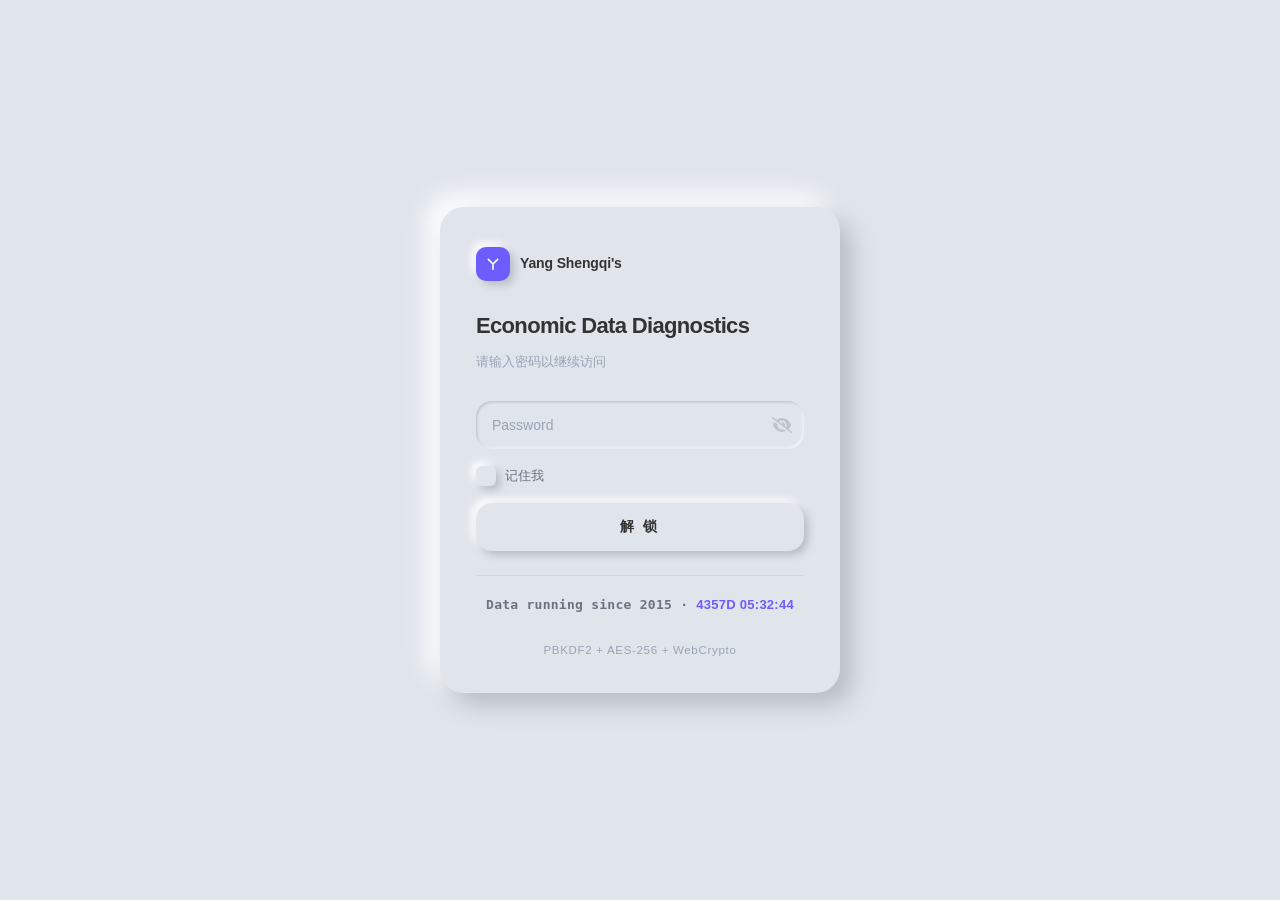
==== index.html @ 9d8adac1 "Add files via upload" ====
<!DOCTYPE html>
<html lang="zh-CN">
<head>
    <meta charset="utf-8" />
    <meta name="robots" content="noindex, nofollow, nosnippet, noarchive">
    <title>Yang Shengqi's</title>
    <link rel="icon" href="images/favicon.ico">
    <meta name="viewport" content="width=device-width, initial-scale=1" />

    <meta http-equiv="cache-control" content="no-cache, no-store, must-revalidate" />
    <meta http-equiv="expires" content="0" />
    <meta http-equiv="pragma" content="no-cache" />

    <style>
        /* ============================================================
         * 新拟物 · 全局变量
         * ============================================================ */
        :root{
            --bg:#e0e5ec;
            --shadow-dark:#b8bcc2;
            --shadow-light:#ffffff;

            --accent:#6d5dfc;
            --accent-2:#35c7b3;
            --accent-3:#f0a44a;

            --text:#333333;
            --text-2:#6b7280;
            --text-3:#9aa3b5;

            --sh-out-xs:2px 2px 4px var(--shadow-dark),-2px -2px 4px var(--shadow-light);
            --sh-out-sm:4px 4px 8px var(--shadow-dark),-4px -4px 8px var(--shadow-light);
            --sh-out:8px 8px 16px var(--shadow-dark),-8px -8px 16px var(--shadow-light);
            --sh-out-lg:12px 12px 24px var(--shadow-dark),-12px -12px 24px var(--shadow-light);
            --sh-hover:2px 2px 4px var(--shadow-dark),-2px -2px 4px var(--shadow-light);
            --sh-in-xs:inset 1px 1px 3px var(--shadow-dark),inset -1px -1px 3px var(--shadow-light);
            --sh-in-sm:inset 3px 3px 6px var(--shadow-dark),inset -3px -3px 6px var(--shadow-light);
            --sh-in:inset 6px 6px 12px var(--shadow-dark),inset -6px -6px 12px var(--shadow-light);

            --r-sm:12px;
            --r-md:16px;
            --r-lg:24px;
            --r-full:999px;

            --t:300ms ease-in-out;

            --font:"Microsoft YaHei","PingFang SC","Hiragino Sans GB",
                   "Segoe UI",Roboto,Helvetica,Arial,
                   "Noto Sans SC","Source Han Sans SC",sans-serif;
            --font-mono:ui-monospace,SFMono-Regular,"SF Mono",
                        Menlo,Consolas,monospace;
        }

        /* ============================================================
         * 重置
         * ============================================================ */
        *,*::before,*::after{ box-sizing:border-box; font-family:var(--font); }
        html,body{ height:100%; margin:0; padding:0; }

        body{
            background:var(--bg);
            color:var(--text);
            font-size:14px;
            line-height:1.7;
            -webkit-font-smoothing:antialiased;
            -moz-osx-font-smoothing:grayscale;
            overflow:hidden;
        }

        /* ============================================================
         * 工具类（脚本依赖，不可删）
         * ============================================================ */
        .hidden{ display:none !important; }

        /* ============================================================
         * 加载屏
         * ============================================================ */
        #staticrypt_loading{
            position:fixed;
            inset:0;
            z-index:100;
            display:grid;
            place-items:center;
            background:var(--bg);
        }
        .spinner{
            width:38px;height:38px;border-radius:50%;
            border:3px solid transparent;
            box-shadow:var(--sh-out-sm);
            background:var(--bg);
            position:relative;
            animation:spin .9s linear infinite;
        }
        .spinner::after{
            content:"";
            position:absolute;
            inset:6px;
            border-radius:50%;
            border:3px solid transparent;
            border-top-color:var(--accent);
            animation:spin .9s linear infinite reverse;
        }
        @keyframes spin{ to{ transform:rotate(360deg); } }

        /* ============================================================
         * 内容容器
         * ============================================================ */
        #staticrypt_content{
            position:relative;
            z-index:1;
            min-height:100%;
            display:grid;
            place-items:center;
            padding:24px;
            animation:fadeUp .6s var(--t) both;
        }
        @keyframes fadeUp{
            from{ opacity:0; transform:translateY(16px); }
            to  { opacity:1; transform:translateY(0); }
        }

        /* ============================================================
         * 登录卡片（新拟物：凸起）
         * ============================================================ */
        .card{
            position:relative;
            width:min(400px,100%);
            padding:40px 36px 32px;
            border-radius:var(--r-lg);
            background:var(--bg);
            box-shadow:var(--sh-out-lg);
        }

        /* ---------- 品牌 ---------- */
        .brand{
            display:flex;
            align-items:center;
            gap:10px;
            margin-bottom:26px;
        }
        .brand .mark{
            width:34px;height:34px;
            border-radius:10px;
            flex:0 0 auto;
            display:grid;
            place-items:center;
            color:#fff;
            font-size:16px;
            font-weight:800;
            line-height:1;
            padding-bottom:1px;
            background:var(--accent);
            box-shadow:var(--sh-out-sm);
        }
        .brand .name{
            font-size:14px;
            font-weight:700;
            letter-spacing:-.01em;
            color:var(--text);
        }

        /* ---------- 标题 ---------- */
        .title{
            position:relative;
            margin:0 0 6px;
            font-size:22px;
            font-weight:800;
            letter-spacing:-.03em;
            color:var(--text);
        }
        .sub{
            margin:0 0 28px;
            font-size:13px;
            color:var(--text-3);
        }

        /* ============================================================
         * 表单
         * ============================================================ */
        .form{ display:flex; flex-direction:column; gap:14px; }

        /* 凹陷输入框 */
        .pwd{
            position:relative;
            border-radius:var(--r-md);
            background:var(--bg);
            box-shadow:var(--sh-in);
            transition:box-shadow var(--t);
        }
        .pwd:focus-within{
            box-shadow:var(--sh-in-xs);
        }
        .pwd input{
            width:100%;
            height:48px;
            padding:0 48px 0 16px;
            border:0;
            outline:0;
            background:transparent;
            color:var(--text);
            font-size:14px;
            font-family:inherit;
            letter-spacing:.02em;
        }
        .pwd input::placeholder{
            color:var(--text-3);
            letter-spacing:0;
        }

        .staticrypt-toggle-password-visibility{
            position:absolute;
            top:50%;
            right:12px;
            width:20px;height:20px;
            padding:0;margin:0;
            transform:translateY(-50%);
            cursor:pointer;
            opacity:.45;
            transition:opacity var(--t),transform var(--t);
            user-select:none;
            /* 让 base64 里的黑色 SVG 变浅灰 */
            filter:invert(60%) sepia(8%) saturate(400%) hue-rotate(180deg);
        }
        .staticrypt-toggle-password-visibility:hover{
            opacity:1;
            transform:translateY(-50%) scale(1.08);
        }
        .staticrypt-toggle-password-visibility:focus-visible{
            opacity:1;
            outline:2px solid var(--accent);
            outline-offset:2px;
            border-radius:4px;
        }

        /* ---------- 记住我 ---------- */
        .remember{
            display:flex;
            align-items:center;
            gap:9px;
            font-size:13px;
            color:var(--text-2);
            cursor:pointer;
            user-select:none;
            padding:2px 0;
        }
        .remember input[type="checkbox"]{
            appearance:none;
            -webkit-appearance:none;
            width:20px;height:20px;
            margin:0;
            flex:0 0 auto;
            border-radius:6px;
            background:var(--bg);
            box-shadow:var(--sh-out-sm);
            cursor:pointer;
            position:relative;
            transition:box-shadow var(--t);
        }
        .remember input[type="checkbox"]:hover{
            box-shadow:var(--sh-hover);
        }
        .remember input[type="checkbox"]:checked{
            box-shadow:var(--sh-in-sm);
        }
        .remember input[type="checkbox"]:checked::after{
            content:"";
            position:absolute;
            left:6px;top:2px;
            width:6px;height:11px;
            border:solid var(--accent);
            border-width:0 2px 2px 0;
            transform:rotate(45deg);
        }

        /* ---------- 提交按钮（新拟物：凸起 → hover 缩小 → active 凹陷） ---------- */
        .submit{
            position:relative;
            height:48px;
            border:0;
            border-radius:var(--r-md);
            background:var(--bg);
            color:var(--text);
            font-family:inherit;
            font-size:14px;
            font-weight:650;
            letter-spacing:.18em;
            cursor:pointer;
            box-shadow:var(--sh-out-sm);
            transition:box-shadow var(--t),color var(--t);
        }
        .submit:hover{
            color:var(--accent);
            box-shadow:var(--sh-hover);
        }
        .submit:active{
            box-shadow:var(--sh-in-sm);
        }
        .submit:focus-visible{
            outline:2px solid var(--accent);
            outline-offset:3px;
        }
        .submit span{ position:relative; z-index:1; }

        /* ============================================================
         * 页脚 + 运行时长
         * ============================================================ */
        .foot{
            margin-top:24px;
            padding-top:18px;
            border-top:1px solid rgba(184,188,194,.35);
            text-align:center;
            font-size:11.5px;
            letter-spacing:.06em;
            color:var(--text-3);
        }
        .foot .timer{
            display:block;
            margin-bottom:6px;
            font-family:var(--font-mono);
            font-size:13px;
            font-weight:700;
            letter-spacing:.02em;
            color:var(--text-2);
        }
        .foot .timer #display{
            color:var(--accent);
            font-variant-numeric:tabular-nums;
        }

        /* ============================================================
         * 响应式
         * ============================================================ */
        @media (max-width:480px){
            #staticrypt_content{ padding:16px; }
            .card{ padding:32px 24px 26px; }
            .title{ font-size:20px; }
        }

        /* ============================================================
         * 无障碍：减少动效
         * ============================================================ */
        @media (prefers-reduced-motion: reduce){
            *,*::before,*::after{
                animation-duration:.01ms !important;
                transition-duration:.01ms !important;
            }
        }
    </style>
</head>

<body>

    <!-- 加载屏（id 不可改） -->
    <div id="staticrypt_loading">
        <div class="spinner"></div>
    </div>

    <!-- 表单容器（id 不可改） -->
    <div id="staticrypt_content" class="hidden">
        <main class="card">

            <div class="brand">
                <span class="mark">
                  <svg viewBox="0 0 24 24" width="16" height="16"
                       fill="none" stroke="#fff" stroke-width="2.4"
                       stroke-linecap="round" stroke-linejoin="round">
                    <path d="M5 5 L12 12 L19 5 M12 12 L12 20"/>
                  </svg>
                </span>
                <span class="name">Yang Shengqi's</span>
            </div>

            <h1 class="title">Economic Data Diagnostics</h1>
            <p class="sub">请输入密码以继续访问</p>

            <form id="staticrypt-form" action="#" method="post" class="form">

                <div class="pwd">
                    <input
                        id="staticrypt-password"
                        type="password"
                        name="password"
                        placeholder="Password"
                        autofocus
                    />
                    <img
                        class="staticrypt-toggle-password-visibility"
                        tabindex="0"
                        role="button"
                        alt="显示密码"
                        aria-label="显示密码"
                        title="显示密码"
                        onkeydown="if(event.key==='Enter'||event.key===' '){event.preventDefault();this.click();}"
                        src="[data-uri]"
                    />
                </div>

                <label id="staticrypt-remember-label" class="remember hidden">
                    <input id="staticrypt-remember" type="checkbox" name="remember" />
                    <span>记住我</span>
                </label>

                <button type="submit" class="submit">
                    <span>解 锁</span>
                </button>

            </form>

            <div class="foot">
                <span class="timer">
                    Data running since 2015 · <span id="display">--</span>
                </span>
                <br>
                PBKDF2 + AES-256 + WebCrypto
            </div>

        </main>
    </div>


    <!-- 加密JS开始 -->
        <script>
            // these variables will be filled when generating the file - the template format is 'variable_name'
            const staticryptInitiator = 
            ((function(){
  const exports = {};
  const cryptoEngine = ((function(){
  const exports = {};
  const { subtle } = crypto;

const IV_BITS = 16 * 8;
const HEX_BITS = 4;
const ENCRYPTION_ALGO = "AES-CBC";

/**
 * Translates between utf8 encoded hexadecimal strings
 * and Uint8Array bytes.
 */
const HexEncoder = {
    /**
     * hex string -> bytes
     * @param {string} hexString
     * @returns {Uint8Array}
     */
    parse: function (hexString) {
        if (hexString.length % 2 !== 0) throw "Invalid hexString";
        const arrayBuffer = new Uint8Array(hexString.length / 2);

        for (let i = 0; i < hexString.length; i += 2) {
            const byteValue = parseInt(hexString.substring(i, i + 2), 16);
            if (isNaN(byteValue)) {
                throw "Invalid hexString";
            }
            arrayBuffer[i / 2] = byteValue;
        }
        return arrayBuffer;
    },

    /**
     * bytes -> hex string
     * @param {Uint8Array} bytes
     * @returns {string}
     */
    stringify: function (bytes) {
        const hexBytes = [];

        for (let i = 0; i < bytes.length; ++i) {
            let byteString = bytes[i].toString(16);
            if (byteString.length < 2) {
                byteString = "0" + byteString;
            }
            hexBytes.push(byteString);
        }
        return hexBytes.join("");
    },
};

/**
 * Translates between utf8 strings and Uint8Array bytes.
 */
const UTF8Encoder = {
    parse: function (str) {
        return new TextEncoder().encode(str);
    },

    stringify: function (bytes) {
        return new TextDecoder().decode(bytes);
    },
};

/**
 * Salt and encrypt a msg with a password.
 */
async function encrypt(msg, hashedPassword) {
    // Must be 16 bytes, unpredictable, and preferably cryptographically random. However, it need not be secret.
    // https://developer.mozilla.org/en-US/docs/Web/API/SubtleCrypto/encrypt#parameters
    const iv = crypto.getRandomValues(new Uint8Array(IV_BITS / 8));

    const key = await subtle.importKey("raw", HexEncoder.parse(hashedPassword), ENCRYPTION_ALGO, false, ["encrypt"]);

    const encrypted = await subtle.encrypt(
        {
            name: ENCRYPTION_ALGO,
            iv: iv,
        },
        key,
        UTF8Encoder.parse(msg)
    );

    // iv will be 32 hex characters, we prepend it to the ciphertext for use in decryption
    return HexEncoder.stringify(iv) + HexEncoder.stringify(new Uint8Array(encrypted));
}
exports.encrypt = encrypt;

/**
 * Decrypt a salted msg using a password.
 *
 * @param {string} encryptedMsg
 * @param {string} hashedPassword
 * @returns {Promise<string>}
 */
async function decrypt(encryptedMsg, hashedPassword) {
    const ivLength = IV_BITS / HEX_BITS;
    const iv = HexEncoder.parse(encryptedMsg.substring(0, ivLength));
    const encrypted = encryptedMsg.substring(ivLength);

    const key = await subtle.importKey("raw", HexEncoder.parse(hashedPassword), ENCRYPTION_ALGO, false, ["decrypt"]);

    const outBuffer = await subtle.decrypt(
        {
            name: ENCRYPTION_ALGO,
            iv: iv,
        },
        key,
        HexEncoder.parse(encrypted)
    );

    return UTF8Encoder.stringify(new Uint8Array(outBuffer));
}
exports.decrypt = decrypt;

/**
 * Salt and hash the password so it can be stored in localStorage without opening a password reuse vulnerability.
 *
 * @param {string} password
 * @param {string} salt
 * @returns {Promise<string>}
 */
async function hashPassword(password, salt) {
    // we hash the password in multiple steps, each adding more iterations. This is because we used to allow less
    // iterations, so for backward compatibility reasons, we need to support going from that to more iterations.
    let hashedPassword = await hashLegacyRound(password, salt);

    hashedPassword = await hashSecondRound(hashedPassword, salt);

    return hashThirdRound(hashedPassword, salt);
}
exports.hashPassword = hashPassword;

/**
 * This hashes the password with 1k iterations. This is a low number, we need this function to support backwards
 * compatibility.
 *
 * @param {string} password
 * @param {string} salt
 * @returns {Promise<string>}
 */
function hashLegacyRound(password, salt) {
    return pbkdf2(password, salt, 1000, "SHA-1");
}
exports.hashLegacyRound = hashLegacyRound;

/**
 * Add a second round of iterations. This is because we used to use 1k, so for backwards compatibility with
 * remember-me/autodecrypt links, we need to support going from that to more iterations.
 *
 * @param hashedPassword
 * @param salt
 * @returns {Promise<string>}
 */
function hashSecondRound(hashedPassword, salt) {
    return pbkdf2(hashedPassword, salt, 14000, "SHA-256");
}
exports.hashSecondRound = hashSecondRound;

/**
 * Add a third round of iterations to bring total number to 600k. This is because we used to use 1k, then 15k, so for
 * backwards compatibility with remember-me/autodecrypt links, we need to support going from that to more iterations.
 *
 * @param hashedPassword
 * @param salt
 * @returns {Promise<string>}
 */
function hashThirdRound(hashedPassword, salt) {
    return pbkdf2(hashedPassword, salt, 585000, "SHA-256");
}
exports.hashThirdRound = hashThirdRound;

/**
 * Salt and hash the password so it can be stored in localStorage without opening a password reuse vulnerability.
 *
 * @param {string} password
 * @param {string} salt
 * @param {int} iterations
 * @param {string} hashAlgorithm
 * @returns {Promise<string>}
 */
async function pbkdf2(password, salt, iterations, hashAlgorithm) {
    const key = await subtle.importKey("raw", UTF8Encoder.parse(password), "PBKDF2", false, ["deriveBits"]);

    const keyBytes = await subtle.deriveBits(
        {
            name: "PBKDF2",
            hash: hashAlgorithm,
            iterations,
            salt: UTF8Encoder.parse(salt),
        },
        key,
        256
    );

    return HexEncoder.stringify(new Uint8Array(keyBytes));
}

function generateRandomSalt() {
    const bytes = crypto.getRandomValues(new Uint8Array(128 / 8));

    return HexEncoder.stringify(new Uint8Array(bytes));
}
exports.generateRandomSalt = generateRandomSalt;

async function signMessage(hashedPassword, message) {
    const key = await subtle.importKey(
        "raw",
        HexEncoder.parse(hashedPassword),
        {
            name: "HMAC",
            hash: "SHA-256",
        },
        false,
        ["sign"]
    );
    const signature = await subtle.sign("HMAC", key, UTF8Encoder.parse(message));

    return HexEncoder.stringify(new Uint8Array(signature));
}
exports.signMessage = signMessage;

function getRandomAlphanum() {
    const possibleCharacters = "abcdefghijklmnopqrstuvwxyzABCDEFGHIJKLMNOPQRSTUVWXYZ0123456789";

    let byteArray;
    let parsedInt;

    // Keep generating new random bytes until we get a value that falls
    // within a range that can be evenly divided by possibleCharacters.length
    do {
        byteArray = crypto.getRandomValues(new Uint8Array(1));
        // extract the lowest byte to get an int from 0 to 255 (probably unnecessary, since we're only generating 1 byte)
        parsedInt = byteArray[0] & 0xff;
    } while (parsedInt >= 256 - (256 % possibleCharacters.length));

    // Take the modulo of the parsed integer to get a random number between 0 and totalLength - 1
    const randomIndex = parsedInt % possibleCharacters.length;

    return possibleCharacters[randomIndex];
}

/**
 * Generate a random string of a given length.
 *
 * @param {int} length
 * @returns {string}
 */
function generateRandomString(length) {
    let randomString = "";

    for (let i = 0; i < length; i++) {
        randomString += getRandomAlphanum();
    }

    return randomString;
}
exports.generateRandomString = generateRandomString;

  return exports;
})());
const codec = ((function(){
  const exports = {};
  /**
 * Initialize the codec with the provided cryptoEngine - this return functions to encode and decode messages.
 *
 * @param cryptoEngine - the engine to use for encryption / decryption
 */
function init(cryptoEngine) {
    const exports = {};

    /**
     * Top-level function for encoding a message.
     * Includes password hashing, encryption, and signing.
     *
     * @param {string} msg
     * @param {string} password
     * @param {string} salt
     *
     * @returns {string} The encoded text
     */
    async function encode(msg, password, salt) {
        const hashedPassword = await cryptoEngine.hashPassword(password, salt);

        const encrypted = await cryptoEngine.encrypt(msg, hashedPassword);

        // we use the hashed password in the HMAC because this is effectively what will be used a password (so we can store
        // it in localStorage safely, we don't use the clear text password)
        const hmac = await cryptoEngine.signMessage(hashedPassword, encrypted);

        return hmac + encrypted;
    }
    exports.encode = encode;

    /**
     * Encode using a password that has already been hashed. This is useful to encode multiple messages in a row, that way
     * we don't need to hash the password multiple times.
     *
     * @param {string} msg
     * @param {string} hashedPassword
     *
     * @returns {string} The encoded text
     */
    async function encodeWithHashedPassword(msg, hashedPassword) {
        const encrypted = await cryptoEngine.encrypt(msg, hashedPassword);

        // we use the hashed password in the HMAC because this is effectively what will be used a password (so we can store
        // it in localStorage safely, we don't use the clear text password)
        const hmac = await cryptoEngine.signMessage(hashedPassword, encrypted);

        return hmac + encrypted;
    }
    exports.encodeWithHashedPassword = encodeWithHashedPassword;

    /**
     * Top-level function for decoding a message.
     * Includes signature check and decryption.
     *
     * @param {string} signedMsg
     * @param {string} hashedPassword
     * @param {string} salt
     * @param {int} backwardCompatibleAttempt
     * @param {string} originalPassword
     *
     * @returns {Object} {success: true, decoded: string} | {success: false, message: string}
     */
    async function decode(signedMsg, hashedPassword, salt, backwardCompatibleAttempt = 0, originalPassword = "") {
        const encryptedHMAC = signedMsg.substring(0, 64);
        const encryptedMsg = signedMsg.substring(64);
        const decryptedHMAC = await cryptoEngine.signMessage(hashedPassword, encryptedMsg);

        if (decryptedHMAC !== encryptedHMAC) {
            // we have been raising the number of iterations in the hashing algorithm multiple times, so to support the old
            // remember-me/autodecrypt links we need to try bringing the old hashes up to speed.
            originalPassword = originalPassword || hashedPassword;
            if (backwardCompatibleAttempt === 0) {
                const updatedHashedPassword = await cryptoEngine.hashThirdRound(originalPassword, salt);

                return decode(signedMsg, updatedHashedPassword, salt, backwardCompatibleAttempt + 1, originalPassword);
            }
            if (backwardCompatibleAttempt === 1) {
                let updatedHashedPassword = await cryptoEngine.hashSecondRound(originalPassword, salt);
                updatedHashedPassword = await cryptoEngine.hashThirdRound(updatedHashedPassword, salt);

                return decode(signedMsg, updatedHashedPassword, salt, backwardCompatibleAttempt + 1, originalPassword);
            }

            return { success: false, message: "Signature mismatch" };
        }

        return {
            success: true,
            decoded: await cryptoEngine.decrypt(encryptedMsg, hashedPassword),
        };
    }
    exports.decode = decode;

    return exports;
}
exports.init = init;

  return exports;
})());
const decode = codec.init(cryptoEngine).decode;

/**
 * Initialize the staticrypt module, that exposes functions callbable by the password_template.
 *
 * @param {{
 *  staticryptEncryptedMsgUniqueVariableName: string,
 *  isRememberEnabled: boolean,
 *  rememberDurationInDays: number,
 *  staticryptSaltUniqueVariableName: string,
 * }} staticryptConfig - object of data that is stored on the password_template at encryption time.
 *
 * @param {{
 *  rememberExpirationKey: string,
 *  rememberPassphraseKey: string,
 *  replaceHtmlCallback: function,
 *  clearLocalStorageCallback: function,
 * }} templateConfig - object of data that can be configured by a custom password_template.
 */
function init(staticryptConfig, templateConfig) {
    const exports = {};

    /**
     * Decrypt our encrypted page, replace the whole HTML.
     *
     * @param {string} hashedPassword
     * @returns {Promise<boolean>}
     */
    async function decryptAndReplaceHtml(hashedPassword) {
        const { staticryptEncryptedMsgUniqueVariableName, staticryptSaltUniqueVariableName } = staticryptConfig;
        const { replaceHtmlCallback } = templateConfig;

        const result = await decode(
            staticryptEncryptedMsgUniqueVariableName,
            hashedPassword,
            staticryptSaltUniqueVariableName
        );
        if (!result.success) {
            return false;
        }
        const plainHTML = result.decoded;

        // if the user configured a callback call it, otherwise just replace the whole HTML
        if (typeof replaceHtmlCallback === "function") {
            replaceHtmlCallback(plainHTML);
        } else {
            document.write(plainHTML);
            document.close();
        }

        return true;
    }

    /**
     * Attempt to decrypt the page and replace the whole HTML.
     *
     * @param {string} password
     * @param {boolean} isRememberChecked
     *
     * @returns {Promise<{isSuccessful: boolean, hashedPassword?: string}>} - we return an object, so that if we want to
     *   expose more information in the future we can do it without breaking the password_template
     */
    async function handleDecryptionOfPage(password, isRememberChecked) {
        const { staticryptSaltUniqueVariableName } = staticryptConfig;

        // decrypt and replace the whole page
        const hashedPassword = await cryptoEngine.hashPassword(password, staticryptSaltUniqueVariableName);
        return handleDecryptionOfPageFromHash(hashedPassword, isRememberChecked);
    }
    exports.handleDecryptionOfPage = handleDecryptionOfPage;

    async function handleDecryptionOfPageFromHash(hashedPassword, isRememberChecked) {
        const { isRememberEnabled, rememberDurationInDays } = staticryptConfig;
        const { rememberExpirationKey, rememberPassphraseKey } = templateConfig;

        const isDecryptionSuccessful = await decryptAndReplaceHtml(hashedPassword);

        if (!isDecryptionSuccessful) {
            return {
                isSuccessful: false,
                hashedPassword,
            };
        }

        // remember the hashedPassword and set its expiration if necessary
        if (isRememberEnabled && isRememberChecked) {
            window.localStorage.setItem(rememberPassphraseKey, hashedPassword);

            // set the expiration if the duration isn't 0 (meaning no expiration)
            if (rememberDurationInDays > 0) {
                window.localStorage.setItem(
                    rememberExpirationKey,
                    (new Date().getTime() + rememberDurationInDays * 24 * 60 * 60 * 1000).toString()
                );
            }
        }

        return {
            isSuccessful: true,
            hashedPassword,
        };
    }
    exports.handleDecryptionOfPageFromHash = handleDecryptionOfPageFromHash;

    /**
     * Clear localstorage from staticrypt related values
     */
    function clearLocalStorage() {
        const { clearLocalStorageCallback, rememberExpirationKey, rememberPassphraseKey } = templateConfig;

        if (typeof clearLocalStorageCallback === "function") {
            clearLocalStorageCallback();
        } else {
            localStorage.removeItem(rememberPassphraseKey);
            localStorage.removeItem(rememberExpirationKey);
        }
    }

    async function handleDecryptOnLoad() {
        let isSuccessful = await decryptOnLoadFromUrl();

        if (!isSuccessful) {
            isSuccessful = await decryptOnLoadFromRememberMe();
        }

        return { isSuccessful };
    }
    exports.handleDecryptOnLoad = handleDecryptOnLoad;

    /**
     * Clear storage if we are logging out
     *
     * @returns {boolean} - whether we logged out
     */
    function logoutIfNeeded() {
        const logoutKey = "staticrypt_logout";

        // handle logout through query param
        const queryParams = new URLSearchParams(window.location.search);
        if (queryParams.has(logoutKey)) {
            clearLocalStorage();
            return true;
        }

        // handle logout through URL fragment
        const hash = window.location.hash.substring(1);
        if (hash.includes(logoutKey)) {
            clearLocalStorage();
            return true;
        }

        return false;
    }

    /**
     * To be called on load: check if we want to try to decrypt and replace the HTML with the decrypted content, and
     * try to do it if needed.
     *
     * @returns {Promise<boolean>} true if we derypted and replaced the whole page, false otherwise
     */
    async function decryptOnLoadFromRememberMe() {
        const { rememberDurationInDays } = staticryptConfig;
        const { rememberExpirationKey, rememberPassphraseKey } = templateConfig;

        // if we are login out, terminate
        if (logoutIfNeeded()) {
            return false;
        }

        // if there is expiration configured, check if we're not beyond the expiration
        if (rememberDurationInDays && rememberDurationInDays > 0) {
            const expiration = localStorage.getItem(rememberExpirationKey),
                isExpired = expiration && new Date().getTime() > parseInt(expiration);

            if (isExpired) {
                clearLocalStorage();
                return false;
            }
        }

        const hashedPassword = localStorage.getItem(rememberPassphraseKey);

        if (hashedPassword) {
            // try to decrypt
            const isDecryptionSuccessful = await decryptAndReplaceHtml(hashedPassword);

            // if the decryption is unsuccessful the password might be wrong - silently clear the saved data and let
            // the user fill the password form again
            if (!isDecryptionSuccessful) {
                clearLocalStorage();
                return false;
            }

            return true;
        }

        return false;
    }

    async function decryptOnLoadFromUrl() {
        const passwordKey = "staticrypt_pwd";
        const rememberMeKey = "remember_me";

        // try to get the password from the query param (for backward compatibility - we now want to avoid this method,
        // since it sends the hashed password to the server which isn't needed)
        const queryParams = new URLSearchParams(window.location.search);
        const hashedPasswordQuery = queryParams.get(passwordKey);
        const rememberMeQuery = queryParams.get(rememberMeKey);

        const urlFragment = window.location.hash.substring(1);
        // get the password from the url fragment
        const hashedPasswordRegexMatch = urlFragment.match(new RegExp(passwordKey + "=([^&]*)"));
        const hashedPasswordFragment = hashedPasswordRegexMatch ? hashedPasswordRegexMatch[1] : null;
        const rememberMeFragment = urlFragment.includes(rememberMeKey);

        const hashedPassword = hashedPasswordFragment || hashedPasswordQuery;
        const rememberMe = rememberMeFragment || rememberMeQuery;

        if (hashedPassword) {
            return handleDecryptionOfPageFromHash(hashedPassword, rememberMe);
        }

        return false;
    }

    return exports;
}
exports.init = init;

  return exports;
})());
        ;
            const templateError = "template_error",
                templateToggleAltShow = "template_toggle_show",
                templateToggleAltHide = "template_toggle_hide",
                isRememberEnabled = true,
                staticryptConfig = {"staticryptEncryptedMsgUniqueVariableName":"[base64]","isRememberEnabled":true,"rememberDurationInDays":0,"staticryptSaltUniqueVariableName":"4d36e90256bd518dbb708d35f6f8b6fd"};

            // you can edit these values to customize some of the behavior of StatiCrypt
            const templateConfig = {
                rememberExpirationKey: "staticrypt_expiration",
                rememberPassphraseKey: "staticrypt_passphrase",
                replaceHtmlCallback: null,
                clearLocalStorageCallback: null,
            };

            // init the staticrypt engine
            const staticrypt = staticryptInitiator.init(staticryptConfig, templateConfig);

            // try to automatically decrypt on load if there is a saved password
            window.onload = async function () {
                const { isSuccessful } = await staticrypt.handleDecryptOnLoad();

                // if we didn't decrypt anything on load, show the password prompt. Otherwise the content has already been
                // replaced, no need to do anything
                if (!isSuccessful) {
                    // hide loading screen
                    document.getElementById("staticrypt_loading").classList.add("hidden");
                    document.getElementById("staticrypt_content").classList.remove("hidden");
                    document.getElementById("staticrypt-password").focus();

                    // show the remember me checkbox
                    if (isRememberEnabled) {
                        document.getElementById("staticrypt-remember-label").classList.remove("hidden");
                    }
                }
            };

            // toggle password visibility
            const toggleIcon = document.querySelector(".staticrypt-toggle-password-visibility");
            // these two icons are coming from FontAwesome
            const imgSrcEyeClosed =
                "[data-uri]";
            const imgSrcEyeOpened =
                "[data-uri]";
            toggleIcon.addEventListener("click", function () {
                const passwordInput = document.getElementById("staticrypt-password");
                if (passwordInput.type === "password") {
                    passwordInput.type = "text";
                    toggleIcon.src = imgSrcEyeOpened;
                    toggleIcon.alt = templateToggleAltHide;
                    toggleIcon.title = templateToggleAltHide;
                } else {
                    passwordInput.type = "password";
                    toggleIcon.src = imgSrcEyeClosed;
                    toggleIcon.alt = templateToggleAltShow;
                    toggleIcon.title = templateToggleAltShow;
                }
            });

            // handle password form submission
            document.getElementById("staticrypt-form").addEventListener("submit", async function (e) {
                e.preventDefault();

                const password = document.getElementById("staticrypt-password").value,
                    isRememberChecked = document.getElementById("staticrypt-remember").checked;

                const { isSuccessful } = await staticrypt.handleDecryptionOfPage(password, isRememberChecked);

                if (!isSuccessful) {
                    alert(templateError);
                }
            });
        </script>
    <!-- 加密JS结束 -->


    <script>
    /* 运行时长（新拟物模板保留） */
    (function(){
      'use strict';

      var startDate = new Date(2015, 0, 1, 0, 0, 0);  // 2015-01-01
      var display = document.getElementById('display');
      if (!display) return;

      function pad(n){ return String(n).padStart(2, '0'); }

      function format(ms){
        var s = Math.floor(ms / 1000);
        var d = Math.floor(s / 86400);
        var h = Math.floor((s % 86400) / 3600);
        var m = Math.floor((s % 3600) / 60);
        var ss = s % 60;
        return d + 'D ' + pad(h) + ':' + pad(m) + ':' + pad(ss);
      }

      function render(){
        display.textContent = format(Date.now() - startDate.getTime());
      }

      render();
      setInterval(render, 1000);
    })();
    </script>

</body>
</html>
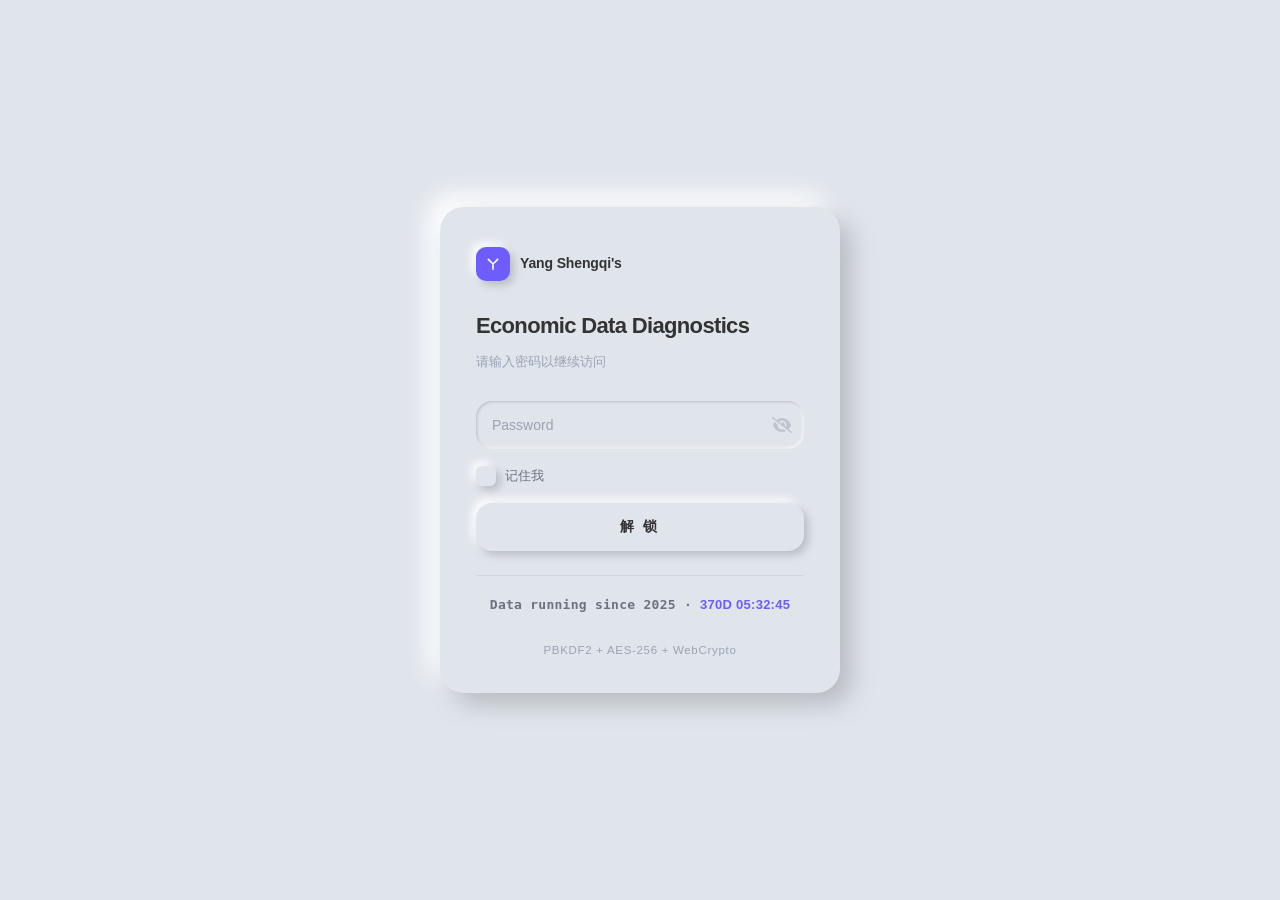
==== commit 9599c210: "Add files via upload" ====
--- a/index.html
+++ b/index.html
@@ -1,1127 +1,1127 @@
-<!DOCTYPE html>
-<html lang="zh-CN">
-<head>
-    <meta charset="utf-8" />
-    <meta name="robots" content="noindex, nofollow, nosnippet, noarchive">
-    <title>Yang Shengqi's</title>
-    <link rel="icon" href="images/favicon.ico">
-    <meta name="viewport" content="width=device-width, initial-scale=1" />
-
-    <meta http-equiv="cache-control" content="no-cache, no-store, must-revalidate" />
-    <meta http-equiv="expires" content="0" />
-    <meta http-equiv="pragma" content="no-cache" />
-
-    <style>
-        /* ============================================================
-         * 新拟物 · 全局变量
-         * ============================================================ */
-        :root{
-            --bg:#e0e5ec;
-            --shadow-dark:#b8bcc2;
-            --shadow-light:#ffffff;
-
-            --accent:#6d5dfc;
-            --accent-2:#35c7b3;
-            --accent-3:#f0a44a;
-
-            --text:#333333;
-            --text-2:#6b7280;
-            --text-3:#9aa3b5;
-
-            --sh-out-xs:2px 2px 4px var(--shadow-dark),-2px -2px 4px var(--shadow-light);
-            --sh-out-sm:4px 4px 8px var(--shadow-dark),-4px -4px 8px var(--shadow-light);
-            --sh-out:8px 8px 16px var(--shadow-dark),-8px -8px 16px var(--shadow-light);
-            --sh-out-lg:12px 12px 24px var(--shadow-dark),-12px -12px 24px var(--shadow-light);
-            --sh-hover:2px 2px 4px var(--shadow-dark),-2px -2px 4px var(--shadow-light);
-            --sh-in-xs:inset 1px 1px 3px var(--shadow-dark),inset -1px -1px 3px var(--shadow-light);
-            --sh-in-sm:inset 3px 3px 6px var(--shadow-dark),inset -3px -3px 6px var(--shadow-light);
-            --sh-in:inset 6px 6px 12px var(--shadow-dark),inset -6px -6px 12px var(--shadow-light);
-
-            --r-sm:12px;
-            --r-md:16px;
-            --r-lg:24px;
-            --r-full:999px;
-
-            --t:300ms ease-in-out;
-
-            --font:"Microsoft YaHei","PingFang SC","Hiragino Sans GB",
-                   "Segoe UI",Roboto,Helvetica,Arial,
-                   "Noto Sans SC","Source Han Sans SC",sans-serif;
-            --font-mono:ui-monospace,SFMono-Regular,"SF Mono",
-                        Menlo,Consolas,monospace;
-        }
-
-        /* ============================================================
-         * 重置
-         * ============================================================ */
-        *,*::before,*::after{ box-sizing:border-box; font-family:var(--font); }
-        html,body{ height:100%; margin:0; padding:0; }
-
-        body{
-            background:var(--bg);
-            color:var(--text);
-            font-size:14px;
-            line-height:1.7;
-            -webkit-font-smoothing:antialiased;
-            -moz-osx-font-smoothing:grayscale;
-            overflow:hidden;
-        }
-
-        /* ============================================================
-         * 工具类（脚本依赖，不可删）
-         * ============================================================ */
-        .hidden{ display:none !important; }
-
-        /* ============================================================
-         * 加载屏
-         * ============================================================ */
-        #staticrypt_loading{
-            position:fixed;
-            inset:0;
-            z-index:100;
-            display:grid;
-            place-items:center;
-            background:var(--bg);
-        }
-        .spinner{
-            width:38px;height:38px;border-radius:50%;
-            border:3px solid transparent;
-            box-shadow:var(--sh-out-sm);
-            background:var(--bg);
-            position:relative;
-            animation:spin .9s linear infinite;
-        }
-        .spinner::after{
-            content:"";
-            position:absolute;
-            inset:6px;
-            border-radius:50%;
-            border:3px solid transparent;
-            border-top-color:var(--accent);
-            animation:spin .9s linear infinite reverse;
-        }
-        @keyframes spin{ to{ transform:rotate(360deg); } }
-
-        /* ============================================================
-         * 内容容器
-         * ============================================================ */
-        #staticrypt_content{
-            position:relative;
-            z-index:1;
-            min-height:100%;
-            display:grid;
-            place-items:center;
-            padding:24px;
-            animation:fadeUp .6s var(--t) both;
-        }
-        @keyframes fadeUp{
-            from{ opacity:0; transform:translateY(16px); }
-            to  { opacity:1; transform:translateY(0); }
-        }
-
-        /* ============================================================
-         * 登录卡片（新拟物：凸起）
-         * ============================================================ */
-        .card{
-            position:relative;
-            width:min(400px,100%);
-            padding:40px 36px 32px;
-            border-radius:var(--r-lg);
-            background:var(--bg);
-            box-shadow:var(--sh-out-lg);
-        }
-
-        /* ---------- 品牌 ---------- */
-        .brand{
-            display:flex;
-            align-items:center;
-            gap:10px;
-            margin-bottom:26px;
-        }
-        .brand .mark{
-            width:34px;height:34px;
-            border-radius:10px;
-            flex:0 0 auto;
-            display:grid;
-            place-items:center;
-            color:#fff;
-            font-size:16px;
-            font-weight:800;
-            line-height:1;
-            padding-bottom:1px;
-            background:var(--accent);
-            box-shadow:var(--sh-out-sm);
-        }
-        .brand .name{
-            font-size:14px;
-            font-weight:700;
-            letter-spacing:-.01em;
-            color:var(--text);
-        }
-
-        /* ---------- 标题 ---------- */
-        .title{
-            position:relative;
-            margin:0 0 6px;
-            font-size:22px;
-            font-weight:800;
-            letter-spacing:-.03em;
-            color:var(--text);
-        }
-        .sub{
-            margin:0 0 28px;
-            font-size:13px;
-            color:var(--text-3);
-        }
-
-        /* ============================================================
-         * 表单
-         * ============================================================ */
-        .form{ display:flex; flex-direction:column; gap:14px; }
-
-        /* 凹陷输入框 */
-        .pwd{
-            position:relative;
-            border-radius:var(--r-md);
-            background:var(--bg);
-            box-shadow:var(--sh-in);
-            transition:box-shadow var(--t);
-        }
-        .pwd:focus-within{
-            box-shadow:var(--sh-in-xs);
-        }
-        .pwd input{
-            width:100%;
-            height:48px;
-            padding:0 48px 0 16px;
-            border:0;
-            outline:0;
-            background:transparent;
-            color:var(--text);
-            font-size:14px;
-            font-family:inherit;
-            letter-spacing:.02em;
-        }
-        .pwd input::placeholder{
-            color:var(--text-3);
-            letter-spacing:0;
-        }
-
-        .staticrypt-toggle-password-visibility{
-            position:absolute;
-            top:50%;
-            right:12px;
-            width:20px;height:20px;
-            padding:0;margin:0;
-            transform:translateY(-50%);
-            cursor:pointer;
-            opacity:.45;
-            transition:opacity var(--t),transform var(--t);
-            user-select:none;
-            /* 让 base64 里的黑色 SVG 变浅灰 */
-            filter:invert(60%) sepia(8%) saturate(400%) hue-rotate(180deg);
-        }
-        .staticrypt-toggle-password-visibility:hover{
-            opacity:1;
-            transform:translateY(-50%) scale(1.08);
-        }
-        .staticrypt-toggle-password-visibility:focus-visible{
-            opacity:1;
-            outline:2px solid var(--accent);
-            outline-offset:2px;
-            border-radius:4px;
-        }
-
-        /* ---------- 记住我 ---------- */
-        .remember{
-            display:flex;
-            align-items:center;
-            gap:9px;
-            font-size:13px;
-            color:var(--text-2);
-            cursor:pointer;
-            user-select:none;
-            padding:2px 0;
-        }
-        .remember input[type="checkbox"]{
-            appearance:none;
-            -webkit-appearance:none;
-            width:20px;height:20px;
-            margin:0;
-            flex:0 0 auto;
-            border-radius:6px;
-            background:var(--bg);
-            box-shadow:var(--sh-out-sm);
-            cursor:pointer;
-            position:relative;
-            transition:box-shadow var(--t);
-        }
-        .remember input[type="checkbox"]:hover{
-            box-shadow:var(--sh-hover);
-        }
-        .remember input[type="checkbox"]:checked{
-            box-shadow:var(--sh-in-sm);
-        }
-        .remember input[type="checkbox"]:checked::after{
-            content:"";
-            position:absolute;
-            left:6px;top:2px;
-            width:6px;height:11px;
-            border:solid var(--accent);
-            border-width:0 2px 2px 0;
-            transform:rotate(45deg);
-        }
-
-        /* ---------- 提交按钮（新拟物：凸起 → hover 缩小 → active 凹陷） ---------- */
-        .submit{
-            position:relative;
-            height:48px;
-            border:0;
-            border-radius:var(--r-md);
-            background:var(--bg);
-            color:var(--text);
-            font-family:inherit;
-            font-size:14px;
-            font-weight:650;
-            letter-spacing:.18em;
-            cursor:pointer;
-            box-shadow:var(--sh-out-sm);
-            transition:box-shadow var(--t),color var(--t);
-        }
-        .submit:hover{
-            color:var(--accent);
-            box-shadow:var(--sh-hover);
-        }
-        .submit:active{
-            box-shadow:var(--sh-in-sm);
-        }
-        .submit:focus-visible{
-            outline:2px solid var(--accent);
-            outline-offset:3px;
-        }
-        .submit span{ position:relative; z-index:1; }
-
-        /* ============================================================
-         * 页脚 + 运行时长
-         * ============================================================ */
-        .foot{
-            margin-top:24px;
-            padding-top:18px;
-            border-top:1px solid rgba(184,188,194,.35);
-            text-align:center;
-            font-size:11.5px;
-            letter-spacing:.06em;
-            color:var(--text-3);
-        }
-        .foot .timer{
-            display:block;
-            margin-bottom:6px;
-            font-family:var(--font-mono);
-            font-size:13px;
-            font-weight:700;
-            letter-spacing:.02em;
-            color:var(--text-2);
-        }
-        .foot .timer #display{
-            color:var(--accent);
-            font-variant-numeric:tabular-nums;
-        }
-
-        /* ============================================================
-         * 响应式
-         * ============================================================ */
-        @media (max-width:480px){
-            #staticrypt_content{ padding:16px; }
-            .card{ padding:32px 24px 26px; }
-            .title{ font-size:20px; }
-        }
-
-        /* ============================================================
-         * 无障碍：减少动效
-         * ============================================================ */
-        @media (prefers-reduced-motion: reduce){
-            *,*::before,*::after{
-                animation-duration:.01ms !important;
-                transition-duration:.01ms !important;
-            }
-        }
-    </style>
-</head>
-
-<body>
-
-    <!-- 加载屏（id 不可改） -->
-    <div id="staticrypt_loading">
-        <div class="spinner"></div>
-    </div>
-
-    <!-- 表单容器（id 不可改） -->
-    <div id="staticrypt_content" class="hidden">
-        <main class="card">
-
-            <div class="brand">
-                <span class="mark">
-                  <svg viewBox="0 0 24 24" width="16" height="16"
-                       fill="none" stroke="#fff" stroke-width="2.4"
-                       stroke-linecap="round" stroke-linejoin="round">
-                    <path d="M5 5 L12 12 L19 5 M12 12 L12 20"/>
-                  </svg>
-                </span>
-                <span class="name">Yang Shengqi's</span>
-            </div>
-
-            <h1 class="title">Economic Data Diagnostics</h1>
-            <p class="sub">请输入密码以继续访问</p>
-
-            <form id="staticrypt-form" action="#" method="post" class="form">
-
-                <div class="pwd">
-                    <input
-                        id="staticrypt-password"
-                        type="password"
-                        name="password"
-                        placeholder="Password"
-                        autofocus
-                    />
-                    <img
-                        class="staticrypt-toggle-password-visibility"
-                        tabindex="0"
-                        role="button"
-                        alt="显示密码"
-                        aria-label="显示密码"
-                        title="显示密码"
-                        onkeydown="if(event.key==='Enter'||event.key===' '){event.preventDefault();this.click();}"
-                        src="[data-uri]"
-                    />
-                </div>
-
-                <label id="staticrypt-remember-label" class="remember hidden">
-                    <input id="staticrypt-remember" type="checkbox" name="remember" />
-                    <span>记住我</span>
-                </label>
-
-                <button type="submit" class="submit">
-                    <span>解 锁</span>
-                </button>
-
-            </form>
-
-            <div class="foot">
-                <span class="timer">
-                    Data running since 2015 · <span id="display">--</span>
-                </span>
-                <br>
-                PBKDF2 + AES-256 + WebCrypto
-            </div>
-
-        </main>
-    </div>
-
-
-    <!-- 加密JS开始 -->
-        <script>
-            // these variables will be filled when generating the file - the template format is 'variable_name'
-            const staticryptInitiator = 
-            ((function(){
-  const exports = {};
-  const cryptoEngine = ((function(){
-  const exports = {};
-  const { subtle } = crypto;
-
-const IV_BITS = 16 * 8;
-const HEX_BITS = 4;
-const ENCRYPTION_ALGO = "AES-CBC";
-
-/**
- * Translates between utf8 encoded hexadecimal strings
- * and Uint8Array bytes.
- */
-const HexEncoder = {
-    /**
-     * hex string -> bytes
-     * @param {string} hexString
-     * @returns {Uint8Array}
-     */
-    parse: function (hexString) {
-        if (hexString.length % 2 !== 0) throw "Invalid hexString";
-        const arrayBuffer = new Uint8Array(hexString.length / 2);
-
-        for (let i = 0; i < hexString.length; i += 2) {
-            const byteValue = parseInt(hexString.substring(i, i + 2), 16);
-            if (isNaN(byteValue)) {
-                throw "Invalid hexString";
-            }
-            arrayBuffer[i / 2] = byteValue;
-        }
-        return arrayBuffer;
-    },
-
-    /**
-     * bytes -> hex string
-     * @param {Uint8Array} bytes
-     * @returns {string}
-     */
-    stringify: function (bytes) {
-        const hexBytes = [];
-
-        for (let i = 0; i < bytes.length; ++i) {
-            let byteString = bytes[i].toString(16);
-            if (byteString.length < 2) {
-                byteString = "0" + byteString;
-            }
-            hexBytes.push(byteString);
-        }
-        return hexBytes.join("");
-    },
-};
-
-/**
- * Translates between utf8 strings and Uint8Array bytes.
- */
-const UTF8Encoder = {
-    parse: function (str) {
-        return new TextEncoder().encode(str);
-    },
-
-    stringify: function (bytes) {
-        return new TextDecoder().decode(bytes);
-    },
-};
-
-/**
- * Salt and encrypt a msg with a password.
- */
-async function encrypt(msg, hashedPassword) {
-    // Must be 16 bytes, unpredictable, and preferably cryptographically random. However, it need not be secret.
-    // https://developer.mozilla.org/en-US/docs/Web/API/SubtleCrypto/encrypt#parameters
-    const iv = crypto.getRandomValues(new Uint8Array(IV_BITS / 8));
-
-    const key = await subtle.importKey("raw", HexEncoder.parse(hashedPassword), ENCRYPTION_ALGO, false, ["encrypt"]);
-
-    const encrypted = await subtle.encrypt(
-        {
-            name: ENCRYPTION_ALGO,
-            iv: iv,
-        },
-        key,
-        UTF8Encoder.parse(msg)
-    );
-
-    // iv will be 32 hex characters, we prepend it to the ciphertext for use in decryption
-    return HexEncoder.stringify(iv) + HexEncoder.stringify(new Uint8Array(encrypted));
-}
-exports.encrypt = encrypt;
-
-/**
- * Decrypt a salted msg using a password.
- *
- * @param {string} encryptedMsg
- * @param {string} hashedPassword
- * @returns {Promise<string>}
- */
-async function decrypt(encryptedMsg, hashedPassword) {
-    const ivLength = IV_BITS / HEX_BITS;
-    const iv = HexEncoder.parse(encryptedMsg.substring(0, ivLength));
-    const encrypted = encryptedMsg.substring(ivLength);
-
-    const key = await subtle.importKey("raw", HexEncoder.parse(hashedPassword), ENCRYPTION_ALGO, false, ["decrypt"]);
-
-    const outBuffer = await subtle.decrypt(
-        {
-            name: ENCRYPTION_ALGO,
-            iv: iv,
-        },
-        key,
-        HexEncoder.parse(encrypted)
-    );
-
-    return UTF8Encoder.stringify(new Uint8Array(outBuffer));
-}
-exports.decrypt = decrypt;
-
-/**
- * Salt and hash the password so it can be stored in localStorage without opening a password reuse vulnerability.
- *
- * @param {string} password
- * @param {string} salt
- * @returns {Promise<string>}
- */
-async function hashPassword(password, salt) {
-    // we hash the password in multiple steps, each adding more iterations. This is because we used to allow less
-    // iterations, so for backward compatibility reasons, we need to support going from that to more iterations.
-    let hashedPassword = await hashLegacyRound(password, salt);
-
-    hashedPassword = await hashSecondRound(hashedPassword, salt);
-
-    return hashThirdRound(hashedPassword, salt);
-}
-exports.hashPassword = hashPassword;
-
-/**
- * This hashes the password with 1k iterations. This is a low number, we need this function to support backwards
- * compatibility.
- *
- * @param {string} password
- * @param {string} salt
- * @returns {Promise<string>}
- */
-function hashLegacyRound(password, salt) {
-    return pbkdf2(password, salt, 1000, "SHA-1");
-}
-exports.hashLegacyRound = hashLegacyRound;
-
-/**
- * Add a second round of iterations. This is because we used to use 1k, so for backwards compatibility with
- * remember-me/autodecrypt links, we need to support going from that to more iterations.
- *
- * @param hashedPassword
- * @param salt
- * @returns {Promise<string>}
- */
-function hashSecondRound(hashedPassword, salt) {
-    return pbkdf2(hashedPassword, salt, 14000, "SHA-256");
-}
-exports.hashSecondRound = hashSecondRound;
-
-/**
- * Add a third round of iterations to bring total number to 600k. This is because we used to use 1k, then 15k, so for
- * backwards compatibility with remember-me/autodecrypt links, we need to support going from that to more iterations.
- *
- * @param hashedPassword
- * @param salt
- * @returns {Promise<string>}
- */
-function hashThirdRound(hashedPassword, salt) {
-    return pbkdf2(hashedPassword, salt, 585000, "SHA-256");
-}
-exports.hashThirdRound = hashThirdRound;
-
-/**
- * Salt and hash the password so it can be stored in localStorage without opening a password reuse vulnerability.
- *
- * @param {string} password
- * @param {string} salt
- * @param {int} iterations
- * @param {string} hashAlgorithm
- * @returns {Promise<string>}
- */
-async function pbkdf2(password, salt, iterations, hashAlgorithm) {
-    const key = await subtle.importKey("raw", UTF8Encoder.parse(password), "PBKDF2", false, ["deriveBits"]);
-
-    const keyBytes = await subtle.deriveBits(
-        {
-            name: "PBKDF2",
-            hash: hashAlgorithm,
-            iterations,
-            salt: UTF8Encoder.parse(salt),
-        },
-        key,
-        256
-    );
-
-    return HexEncoder.stringify(new Uint8Array(keyBytes));
-}
-
-function generateRandomSalt() {
-    const bytes = crypto.getRandomValues(new Uint8Array(128 / 8));
-
-    return HexEncoder.stringify(new Uint8Array(bytes));
-}
-exports.generateRandomSalt = generateRandomSalt;
-
-async function signMessage(hashedPassword, message) {
-    const key = await subtle.importKey(
-        "raw",
-        HexEncoder.parse(hashedPassword),
-        {
-            name: "HMAC",
-            hash: "SHA-256",
-        },
-        false,
-        ["sign"]
-    );
-    const signature = await subtle.sign("HMAC", key, UTF8Encoder.parse(message));
-
-    return HexEncoder.stringify(new Uint8Array(signature));
-}
-exports.signMessage = signMessage;
-
-function getRandomAlphanum() {
-    const possibleCharacters = "abcdefghijklmnopqrstuvwxyzABCDEFGHIJKLMNOPQRSTUVWXYZ0123456789";
-
-    let byteArray;
-    let parsedInt;
-
-    // Keep generating new random bytes until we get a value that falls
-    // within a range that can be evenly divided by possibleCharacters.length
-    do {
-        byteArray = crypto.getRandomValues(new Uint8Array(1));
-        // extract the lowest byte to get an int from 0 to 255 (probably unnecessary, since we're only generating 1 byte)
-        parsedInt = byteArray[0] & 0xff;
-    } while (parsedInt >= 256 - (256 % possibleCharacters.length));
-
-    // Take the modulo of the parsed integer to get a random number between 0 and totalLength - 1
-    const randomIndex = parsedInt % possibleCharacters.length;
-
-    return possibleCharacters[randomIndex];
-}
-
-/**
- * Generate a random string of a given length.
- *
- * @param {int} length
- * @returns {string}
- */
-function generateRandomString(length) {
-    let randomString = "";
-
-    for (let i = 0; i < length; i++) {
-        randomString += getRandomAlphanum();
-    }
-
-    return randomString;
-}
-exports.generateRandomString = generateRandomString;
-
-  return exports;
-})());
-const codec = ((function(){
-  const exports = {};
-  /**
- * Initialize the codec with the provided cryptoEngine - this return functions to encode and decode messages.
- *
- * @param cryptoEngine - the engine to use for encryption / decryption
- */
-function init(cryptoEngine) {
-    const exports = {};
-
-    /**
-     * Top-level function for encoding a message.
-     * Includes password hashing, encryption, and signing.
-     *
-     * @param {string} msg
-     * @param {string} password
-     * @param {string} salt
-     *
-     * @returns {string} The encoded text
-     */
-    async function encode(msg, password, salt) {
-        const hashedPassword = await cryptoEngine.hashPassword(password, salt);
-
-        const encrypted = await cryptoEngine.encrypt(msg, hashedPassword);
-
-        // we use the hashed password in the HMAC because this is effectively what will be used a password (so we can store
-        // it in localStorage safely, we don't use the clear text password)
-        const hmac = await cryptoEngine.signMessage(hashedPassword, encrypted);
-
-        return hmac + encrypted;
-    }
-    exports.encode = encode;
-
-    /**
-     * Encode using a password that has already been hashed. This is useful to encode multiple messages in a row, that way
-     * we don't need to hash the password multiple times.
-     *
-     * @param {string} msg
-     * @param {string} hashedPassword
-     *
-     * @returns {string} The encoded text
-     */
-    async function encodeWithHashedPassword(msg, hashedPassword) {
-        const encrypted = await cryptoEngine.encrypt(msg, hashedPassword);
-
-        // we use the hashed password in the HMAC because this is effectively what will be used a password (so we can store
-        // it in localStorage safely, we don't use the clear text password)
-        const hmac = await cryptoEngine.signMessage(hashedPassword, encrypted);
-
-        return hmac + encrypted;
-    }
-    exports.encodeWithHashedPassword = encodeWithHashedPassword;
-
-    /**
-     * Top-level function for decoding a message.
-     * Includes signature check and decryption.
-     *
-     * @param {string} signedMsg
-     * @param {string} hashedPassword
-     * @param {string} salt
-     * @param {int} backwardCompatibleAttempt
-     * @param {string} originalPassword
-     *
-     * @returns {Object} {success: true, decoded: string} | {success: false, message: string}
-     */
-    async function decode(signedMsg, hashedPassword, salt, backwardCompatibleAttempt = 0, originalPassword = "") {
-        const encryptedHMAC = signedMsg.substring(0, 64);
-        const encryptedMsg = signedMsg.substring(64);
-        const decryptedHMAC = await cryptoEngine.signMessage(hashedPassword, encryptedMsg);
-
-        if (decryptedHMAC !== encryptedHMAC) {
-            // we have been raising the number of iterations in the hashing algorithm multiple times, so to support the old
-            // remember-me/autodecrypt links we need to try bringing the old hashes up to speed.
-            originalPassword = originalPassword || hashedPassword;
-            if (backwardCompatibleAttempt === 0) {
-                const updatedHashedPassword = await cryptoEngine.hashThirdRound(originalPassword, salt);
-
-                return decode(signedMsg, updatedHashedPassword, salt, backwardCompatibleAttempt + 1, originalPassword);
-            }
-            if (backwardCompatibleAttempt === 1) {
-                let updatedHashedPassword = await cryptoEngine.hashSecondRound(originalPassword, salt);
-                updatedHashedPassword = await cryptoEngine.hashThirdRound(updatedHashedPassword, salt);
-
-                return decode(signedMsg, updatedHashedPassword, salt, backwardCompatibleAttempt + 1, originalPassword);
-            }
-
-            return { success: false, message: "Signature mismatch" };
-        }
-
-        return {
-            success: true,
-            decoded: await cryptoEngine.decrypt(encryptedMsg, hashedPassword),
-        };
-    }
-    exports.decode = decode;
-
-    return exports;
-}
-exports.init = init;
-
-  return exports;
-})());
-const decode = codec.init(cryptoEngine).decode;
-
-/**
- * Initialize the staticrypt module, that exposes functions callbable by the password_template.
- *
- * @param {{
- *  staticryptEncryptedMsgUniqueVariableName: string,
- *  isRememberEnabled: boolean,
- *  rememberDurationInDays: number,
- *  staticryptSaltUniqueVariableName: string,
- * }} staticryptConfig - object of data that is stored on the password_template at encryption time.
- *
- * @param {{
- *  rememberExpirationKey: string,
- *  rememberPassphraseKey: string,
- *  replaceHtmlCallback: function,
- *  clearLocalStorageCallback: function,
- * }} templateConfig - object of data that can be configured by a custom password_template.
- */
-function init(staticryptConfig, templateConfig) {
-    const exports = {};
-
-    /**
-     * Decrypt our encrypted page, replace the whole HTML.
-     *
-     * @param {string} hashedPassword
-     * @returns {Promise<boolean>}
-     */
-    async function decryptAndReplaceHtml(hashedPassword) {
-        const { staticryptEncryptedMsgUniqueVariableName, staticryptSaltUniqueVariableName } = staticryptConfig;
-        const { replaceHtmlCallback } = templateConfig;
-
-        const result = await decode(
-            staticryptEncryptedMsgUniqueVariableName,
-            hashedPassword,
-            staticryptSaltUniqueVariableName
-        );
-        if (!result.success) {
-            return false;
-        }
-        const plainHTML = result.decoded;
-
-        // if the user configured a callback call it, otherwise just replace the whole HTML
-        if (typeof replaceHtmlCallback === "function") {
-            replaceHtmlCallback(plainHTML);
-        } else {
-            document.write(plainHTML);
-            document.close();
-        }
-
-        return true;
-    }
-
-    /**
-     * Attempt to decrypt the page and replace the whole HTML.
-     *
-     * @param {string} password
-     * @param {boolean} isRememberChecked
-     *
-     * @returns {Promise<{isSuccessful: boolean, hashedPassword?: string}>} - we return an object, so that if we want to
-     *   expose more information in the future we can do it without breaking the password_template
-     */
-    async function handleDecryptionOfPage(password, isRememberChecked) {
-        const { staticryptSaltUniqueVariableName } = staticryptConfig;
-
-        // decrypt and replace the whole page
-        const hashedPassword = await cryptoEngine.hashPassword(password, staticryptSaltUniqueVariableName);
-        return handleDecryptionOfPageFromHash(hashedPassword, isRememberChecked);
-    }
-    exports.handleDecryptionOfPage = handleDecryptionOfPage;
-
-    async function handleDecryptionOfPageFromHash(hashedPassword, isRememberChecked) {
-        const { isRememberEnabled, rememberDurationInDays } = staticryptConfig;
-        const { rememberExpirationKey, rememberPassphraseKey } = templateConfig;
-
-        const isDecryptionSuccessful = await decryptAndReplaceHtml(hashedPassword);
-
-        if (!isDecryptionSuccessful) {
-            return {
-                isSuccessful: false,
-                hashedPassword,
-            };
-        }
-
-        // remember the hashedPassword and set its expiration if necessary
-        if (isRememberEnabled && isRememberChecked) {
-            window.localStorage.setItem(rememberPassphraseKey, hashedPassword);
-
-            // set the expiration if the duration isn't 0 (meaning no expiration)
-            if (rememberDurationInDays > 0) {
-                window.localStorage.setItem(
-                    rememberExpirationKey,
-                    (new Date().getTime() + rememberDurationInDays * 24 * 60 * 60 * 1000).toString()
-                );
-            }
-        }
-
-        return {
-            isSuccessful: true,
-            hashedPassword,
-        };
-    }
-    exports.handleDecryptionOfPageFromHash = handleDecryptionOfPageFromHash;
-
-    /**
-     * Clear localstorage from staticrypt related values
-     */
-    function clearLocalStorage() {
-        const { clearLocalStorageCallback, rememberExpirationKey, rememberPassphraseKey } = templateConfig;
-
-        if (typeof clearLocalStorageCallback === "function") {
-            clearLocalStorageCallback();
-        } else {
-            localStorage.removeItem(rememberPassphraseKey);
-            localStorage.removeItem(rememberExpirationKey);
-        }
-    }
-
-    async function handleDecryptOnLoad() {
-        let isSuccessful = await decryptOnLoadFromUrl();
-
-        if (!isSuccessful) {
-            isSuccessful = await decryptOnLoadFromRememberMe();
-        }
-
-        return { isSuccessful };
-    }
-    exports.handleDecryptOnLoad = handleDecryptOnLoad;
-
-    /**
-     * Clear storage if we are logging out
-     *
-     * @returns {boolean} - whether we logged out
-     */
-    function logoutIfNeeded() {
-        const logoutKey = "staticrypt_logout";
-
-        // handle logout through query param
-        const queryParams = new URLSearchParams(window.location.search);
-        if (queryParams.has(logoutKey)) {
-            clearLocalStorage();
-            return true;
-        }
-
-        // handle logout through URL fragment
-        const hash = window.location.hash.substring(1);
-        if (hash.includes(logoutKey)) {
-            clearLocalStorage();
-            return true;
-        }
-
-        return false;
-    }
-
-    /**
-     * To be called on load: check if we want to try to decrypt and replace the HTML with the decrypted content, and
-     * try to do it if needed.
-     *
-     * @returns {Promise<boolean>} true if we derypted and replaced the whole page, false otherwise
-     */
-    async function decryptOnLoadFromRememberMe() {
-        const { rememberDurationInDays } = staticryptConfig;
-        const { rememberExpirationKey, rememberPassphraseKey } = templateConfig;
-
-        // if we are login out, terminate
-        if (logoutIfNeeded()) {
-            return false;
-        }
-
-        // if there is expiration configured, check if we're not beyond the expiration
-        if (rememberDurationInDays && rememberDurationInDays > 0) {
-            const expiration = localStorage.getItem(rememberExpirationKey),
-                isExpired = expiration && new Date().getTime() > parseInt(expiration);
-
-            if (isExpired) {
-                clearLocalStorage();
-                return false;
-            }
-        }
-
-        const hashedPassword = localStorage.getItem(rememberPassphraseKey);
-
-        if (hashedPassword) {
-            // try to decrypt
-            const isDecryptionSuccessful = await decryptAndReplaceHtml(hashedPassword);
-
-            // if the decryption is unsuccessful the password might be wrong - silently clear the saved data and let
-            // the user fill the password form again
-            if (!isDecryptionSuccessful) {
-                clearLocalStorage();
-                return false;
-            }
-
-            return true;
-        }
-
-        return false;
-    }
-
-    async function decryptOnLoadFromUrl() {
-        const passwordKey = "staticrypt_pwd";
-        const rememberMeKey = "remember_me";
-
-        // try to get the password from the query param (for backward compatibility - we now want to avoid this method,
-        // since it sends the hashed password to the server which isn't needed)
-        const queryParams = new URLSearchParams(window.location.search);
-        const hashedPasswordQuery = queryParams.get(passwordKey);
-        const rememberMeQuery = queryParams.get(rememberMeKey);
-
-        const urlFragment = window.location.hash.substring(1);
-        // get the password from the url fragment
-        const hashedPasswordRegexMatch = urlFragment.match(new RegExp(passwordKey + "=([^&]*)"));
-        const hashedPasswordFragment = hashedPasswordRegexMatch ? hashedPasswordRegexMatch[1] : null;
-        const rememberMeFragment = urlFragment.includes(rememberMeKey);
-
-        const hashedPassword = hashedPasswordFragment || hashedPasswordQuery;
-        const rememberMe = rememberMeFragment || rememberMeQuery;
-
-        if (hashedPassword) {
-            return handleDecryptionOfPageFromHash(hashedPassword, rememberMe);
-        }
-
-        return false;
-    }
-
-    return exports;
-}
-exports.init = init;
-
-  return exports;
-})());
-        ;
-            const templateError = "template_error",
-                templateToggleAltShow = "template_toggle_show",
-                templateToggleAltHide = "template_toggle_hide",
-                isRememberEnabled = true,
-                staticryptConfig = {"staticryptEncryptedMsgUniqueVariableName":"[base64]","isRememberEnabled":true,"rememberDurationInDays":0,"staticryptSaltUniqueVariableName":"4d36e90256bd518dbb708d35f6f8b6fd"};
-
-            // you can edit these values to customize some of the behavior of StatiCrypt
-            const templateConfig = {
-                rememberExpirationKey: "staticrypt_expiration",
-                rememberPassphraseKey: "staticrypt_passphrase",
-                replaceHtmlCallback: null,
-                clearLocalStorageCallback: null,
-            };
-
-            // init the staticrypt engine
-            const staticrypt = staticryptInitiator.init(staticryptConfig, templateConfig);
-
-            // try to automatically decrypt on load if there is a saved password
-            window.onload = async function () {
-                const { isSuccessful } = await staticrypt.handleDecryptOnLoad();
-
-                // if we didn't decrypt anything on load, show the password prompt. Otherwise the content has already been
-                // replaced, no need to do anything
-                if (!isSuccessful) {
-                    // hide loading screen
-                    document.getElementById("staticrypt_loading").classList.add("hidden");
-                    document.getElementById("staticrypt_content").classList.remove("hidden");
-                    document.getElementById("staticrypt-password").focus();
-
-                    // show the remember me checkbox
-                    if (isRememberEnabled) {
-                        document.getElementById("staticrypt-remember-label").classList.remove("hidden");
-                    }
-                }
-            };
-
-            // toggle password visibility
-            const toggleIcon = document.querySelector(".staticrypt-toggle-password-visibility");
-            // these two icons are coming from FontAwesome
-            const imgSrcEyeClosed =
-                "[data-uri]";
-            const imgSrcEyeOpened =
-                "[data-uri]";
-            toggleIcon.addEventListener("click", function () {
-                const passwordInput = document.getElementById("staticrypt-password");
-                if (passwordInput.type === "password") {
-                    passwordInput.type = "text";
-                    toggleIcon.src = imgSrcEyeOpened;
-                    toggleIcon.alt = templateToggleAltHide;
-                    toggleIcon.title = templateToggleAltHide;
-                } else {
-                    passwordInput.type = "password";
-                    toggleIcon.src = imgSrcEyeClosed;
-                    toggleIcon.alt = templateToggleAltShow;
-                    toggleIcon.title = templateToggleAltShow;
-                }
-            });
-
-            // handle password form submission
-            document.getElementById("staticrypt-form").addEventListener("submit", async function (e) {
-                e.preventDefault();
-
-                const password = document.getElementById("staticrypt-password").value,
-                    isRememberChecked = document.getElementById("staticrypt-remember").checked;
-
-                const { isSuccessful } = await staticrypt.handleDecryptionOfPage(password, isRememberChecked);
-
-                if (!isSuccessful) {
-                    alert(templateError);
-                }
-            });
-        </script>
-    <!-- 加密JS结束 -->
-
-
-    <script>
-    /* 运行时长（新拟物模板保留） */
-    (function(){
-      'use strict';
-
-      var startDate = new Date(2015, 0, 1, 0, 0, 0);  // 2015-01-01
-      var display = document.getElementById('display');
-      if (!display) return;
-
-      function pad(n){ return String(n).padStart(2, '0'); }
-
-      function format(ms){
-        var s = Math.floor(ms / 1000);
-        var d = Math.floor(s / 86400);
-        var h = Math.floor((s % 86400) / 3600);
-        var m = Math.floor((s % 3600) / 60);
-        var ss = s % 60;
-        return d + 'D ' + pad(h) + ':' + pad(m) + ':' + pad(ss);
-      }
-
-      function render(){
-        display.textContent = format(Date.now() - startDate.getTime());
-      }
-
-      render();
-      setInterval(render, 1000);
-    })();
-    </script>
-
-</body>
+<!DOCTYPE html>
+<html lang="zh-CN">
+<head>
+    <meta charset="utf-8" />
+    <meta name="robots" content="noindex, nofollow, nosnippet, noarchive">
+    <title>Yang Shengqi's</title>
+    <link rel="icon" href="images/favicon.ico">
+    <meta name="viewport" content="width=device-width, initial-scale=1" />
+
+    <meta http-equiv="cache-control" content="no-cache, no-store, must-revalidate" />
+    <meta http-equiv="expires" content="0" />
+    <meta http-equiv="pragma" content="no-cache" />
+
+    <style>
+        /* ============================================================
+         * 新拟物 · 全局变量
+         * ============================================================ */
+        :root{
+            --bg:#e0e5ec;
+            --shadow-dark:#b8bcc2;
+            --shadow-light:#ffffff;
+
+            --accent:#6d5dfc;
+            --accent-2:#35c7b3;
+            --accent-3:#f0a44a;
+
+            --text:#333333;
+            --text-2:#6b7280;
+            --text-3:#9aa3b5;
+
+            --sh-out-xs:2px 2px 4px var(--shadow-dark),-2px -2px 4px var(--shadow-light);
+            --sh-out-sm:4px 4px 8px var(--shadow-dark),-4px -4px 8px var(--shadow-light);
+            --sh-out:8px 8px 16px var(--shadow-dark),-8px -8px 16px var(--shadow-light);
+            --sh-out-lg:12px 12px 24px var(--shadow-dark),-12px -12px 24px var(--shadow-light);
+            --sh-hover:2px 2px 4px var(--shadow-dark),-2px -2px 4px var(--shadow-light);
+            --sh-in-xs:inset 1px 1px 3px var(--shadow-dark),inset -1px -1px 3px var(--shadow-light);
+            --sh-in-sm:inset 3px 3px 6px var(--shadow-dark),inset -3px -3px 6px var(--shadow-light);
+            --sh-in:inset 6px 6px 12px var(--shadow-dark),inset -6px -6px 12px var(--shadow-light);
+
+            --r-sm:12px;
+            --r-md:16px;
+            --r-lg:24px;
+            --r-full:999px;
+
+            --t:300ms ease-in-out;
+
+            --font:"Microsoft YaHei","PingFang SC","Hiragino Sans GB",
+                   "Segoe UI",Roboto,Helvetica,Arial,
+                   "Noto Sans SC","Source Han Sans SC",sans-serif;
+            --font-mono:ui-monospace,SFMono-Regular,"SF Mono",
+                        Menlo,Consolas,monospace;
+        }
+
+        /* ============================================================
+         * 重置
+         * ============================================================ */
+        *,*::before,*::after{ box-sizing:border-box; font-family:var(--font); }
+        html,body{ height:100%; margin:0; padding:0; }
+
+        body{
+            background:var(--bg);
+            color:var(--text);
+            font-size:14px;
+            line-height:1.7;
+            -webkit-font-smoothing:antialiased;
+            -moz-osx-font-smoothing:grayscale;
+            overflow:hidden;
+        }
+
+        /* ============================================================
+         * 工具类（脚本依赖，不可删）
+         * ============================================================ */
+        .hidden{ display:none !important; }
+
+        /* ============================================================
+         * 加载屏
+         * ============================================================ */
+        #staticrypt_loading{
+            position:fixed;
+            inset:0;
+            z-index:100;
+            display:grid;
+            place-items:center;
+            background:var(--bg);
+        }
+        .spinner{
+            width:38px;height:38px;border-radius:50%;
+            border:3px solid transparent;
+            box-shadow:var(--sh-out-sm);
+            background:var(--bg);
+            position:relative;
+            animation:spin .9s linear infinite;
+        }
+        .spinner::after{
+            content:"";
+            position:absolute;
+            inset:6px;
+            border-radius:50%;
+            border:3px solid transparent;
+            border-top-color:var(--accent);
+            animation:spin .9s linear infinite reverse;
+        }
+        @keyframes spin{ to{ transform:rotate(360deg); } }
+
+        /* ============================================================
+         * 内容容器
+         * ============================================================ */
+        #staticrypt_content{
+            position:relative;
+            z-index:1;
+            min-height:100%;
+            display:grid;
+            place-items:center;
+            padding:24px;
+            animation:fadeUp .6s var(--t) both;
+        }
+        @keyframes fadeUp{
+            from{ opacity:0; transform:translateY(16px); }
+            to  { opacity:1; transform:translateY(0); }
+        }
+
+        /* ============================================================
+         * 登录卡片（新拟物：凸起）
+         * ============================================================ */
+        .card{
+            position:relative;
+            width:min(400px,100%);
+            padding:40px 36px 32px;
+            border-radius:var(--r-lg);
+            background:var(--bg);
+            box-shadow:var(--sh-out-lg);
+        }
+
+        /* ---------- 品牌 ---------- */
+        .brand{
+            display:flex;
+            align-items:center;
+            gap:10px;
+            margin-bottom:26px;
+        }
+        .brand .mark{
+            width:34px;height:34px;
+            border-radius:10px;
+            flex:0 0 auto;
+            display:grid;
+            place-items:center;
+            color:#fff;
+            font-size:16px;
+            font-weight:800;
+            line-height:1;
+            padding-bottom:1px;
+            background:var(--accent);
+            box-shadow:var(--sh-out-sm);
+        }
+        .brand .name{
+            font-size:14px;
+            font-weight:700;
+            letter-spacing:-.01em;
+            color:var(--text);
+        }
+
+        /* ---------- 标题 ---------- */
+        .title{
+            position:relative;
+            margin:0 0 6px;
+            font-size:22px;
+            font-weight:800;
+            letter-spacing:-.03em;
+            color:var(--text);
+        }
+        .sub{
+            margin:0 0 28px;
+            font-size:13px;
+            color:var(--text-3);
+        }
+
+        /* ============================================================
+         * 表单
+         * ============================================================ */
+        .form{ display:flex; flex-direction:column; gap:14px; }
+
+        /* 凹陷输入框 */
+        .pwd{
+            position:relative;
+            border-radius:var(--r-md);
+            background:var(--bg);
+            box-shadow:var(--sh-in);
+            transition:box-shadow var(--t);
+        }
+        .pwd:focus-within{
+            box-shadow:var(--sh-in-xs);
+        }
+        .pwd input{
+            width:100%;
+            height:48px;
+            padding:0 48px 0 16px;
+            border:0;
+            outline:0;
+            background:transparent;
+            color:var(--text);
+            font-size:14px;
+            font-family:inherit;
+            letter-spacing:.02em;
+        }
+        .pwd input::placeholder{
+            color:var(--text-3);
+            letter-spacing:0;
+        }
+
+        .staticrypt-toggle-password-visibility{
+            position:absolute;
+            top:50%;
+            right:12px;
+            width:20px;height:20px;
+            padding:0;margin:0;
+            transform:translateY(-50%);
+            cursor:pointer;
+            opacity:.45;
+            transition:opacity var(--t),transform var(--t);
+            user-select:none;
+            /* 让 base64 里的黑色 SVG 变浅灰 */
+            filter:invert(60%) sepia(8%) saturate(400%) hue-rotate(180deg);
+        }
+        .staticrypt-toggle-password-visibility:hover{
+            opacity:1;
+            transform:translateY(-50%) scale(1.08);
+        }
+        .staticrypt-toggle-password-visibility:focus-visible{
+            opacity:1;
+            outline:2px solid var(--accent);
+            outline-offset:2px;
+            border-radius:4px;
+        }
+
+        /* ---------- 记住我 ---------- */
+        .remember{
+            display:flex;
+            align-items:center;
+            gap:9px;
+            font-size:13px;
+            color:var(--text-2);
+            cursor:pointer;
+            user-select:none;
+            padding:2px 0;
+        }
+        .remember input[type="checkbox"]{
+            appearance:none;
+            -webkit-appearance:none;
+            width:20px;height:20px;
+            margin:0;
+            flex:0 0 auto;
+            border-radius:6px;
+            background:var(--bg);
+            box-shadow:var(--sh-out-sm);
+            cursor:pointer;
+            position:relative;
+            transition:box-shadow var(--t);
+        }
+        .remember input[type="checkbox"]:hover{
+            box-shadow:var(--sh-hover);
+        }
+        .remember input[type="checkbox"]:checked{
+            box-shadow:var(--sh-in-sm);
+        }
+        .remember input[type="checkbox"]:checked::after{
+            content:"";
+            position:absolute;
+            left:6px;top:2px;
+            width:6px;height:11px;
+            border:solid var(--accent);
+            border-width:0 2px 2px 0;
+            transform:rotate(45deg);
+        }
+
+        /* ---------- 提交按钮（新拟物：凸起 → hover 缩小 → active 凹陷） ---------- */
+        .submit{
+            position:relative;
+            height:48px;
+            border:0;
+            border-radius:var(--r-md);
+            background:var(--bg);
+            color:var(--text);
+            font-family:inherit;
+            font-size:14px;
+            font-weight:650;
+            letter-spacing:.18em;
+            cursor:pointer;
+            box-shadow:var(--sh-out-sm);
+            transition:box-shadow var(--t),color var(--t);
+        }
+        .submit:hover{
+            color:var(--accent);
+            box-shadow:var(--sh-hover);
+        }
+        .submit:active{
+            box-shadow:var(--sh-in-sm);
+        }
+        .submit:focus-visible{
+            outline:2px solid var(--accent);
+            outline-offset:3px;
+        }
+        .submit span{ position:relative; z-index:1; }
+
+        /* ============================================================
+         * 页脚 + 运行时长
+         * ============================================================ */
+        .foot{
+            margin-top:24px;
+            padding-top:18px;
+            border-top:1px solid rgba(184,188,194,.35);
+            text-align:center;
+            font-size:11.5px;
+            letter-spacing:.06em;
+            color:var(--text-3);
+        }
+        .foot .timer{
+            display:block;
+            margin-bottom:6px;
+            font-family:var(--font-mono);
+            font-size:13px;
+            font-weight:700;
+            letter-spacing:.02em;
+            color:var(--text-2);
+        }
+        .foot .timer #display{
+            color:var(--accent);
+            font-variant-numeric:tabular-nums;
+        }
+
+        /* ============================================================
+         * 响应式
+         * ============================================================ */
+        @media (max-width:480px){
+            #staticrypt_content{ padding:16px; }
+            .card{ padding:32px 24px 26px; }
+            .title{ font-size:20px; }
+        }
+
+        /* ============================================================
+         * 无障碍：减少动效
+         * ============================================================ */
+        @media (prefers-reduced-motion: reduce){
+            *,*::before,*::after{
+                animation-duration:.01ms !important;
+                transition-duration:.01ms !important;
+            }
+        }
+    </style>
+</head>
+
+<body>
+
+    <!-- 加载屏（id 不可改） -->
+    <div id="staticrypt_loading">
+        <div class="spinner"></div>
+    </div>
+
+    <!-- 表单容器（id 不可改） -->
+    <div id="staticrypt_content" class="hidden">
+        <main class="card">
+
+            <div class="brand">
+                <span class="mark">
+                  <svg viewBox="0 0 24 24" width="16" height="16"
+                       fill="none" stroke="#fff" stroke-width="2.4"
+                       stroke-linecap="round" stroke-linejoin="round">
+                    <path d="M5 5 L12 12 L19 5 M12 12 L12 20"/>
+                  </svg>
+                </span>
+                <span class="name">Yang Shengqi's</span>
+            </div>
+
+            <h1 class="title">Economic Data Diagnostics</h1>
+            <p class="sub">请输入密码以继续访问</p>
+
+            <form id="staticrypt-form" action="#" method="post" class="form">
+
+                <div class="pwd">
+                    <input
+                        id="staticrypt-password"
+                        type="password"
+                        name="password"
+                        placeholder="Password"
+                        autofocus
+                    />
+                    <img
+                        class="staticrypt-toggle-password-visibility"
+                        tabindex="0"
+                        role="button"
+                        alt="显示密码"
+                        aria-label="显示密码"
+                        title="显示密码"
+                        onkeydown="if(event.key==='Enter'||event.key===' '){event.preventDefault();this.click();}"
+                        src="[data-uri]"
+                    />
+                </div>
+
+                <label id="staticrypt-remember-label" class="remember hidden">
+                    <input id="staticrypt-remember" type="checkbox" name="remember" />
+                    <span>记住我</span>
+                </label>
+
+                <button type="submit" class="submit">
+                    <span>解 锁</span>
+                </button>
+
+            </form>
+
+            <div class="foot">
+                <span class="timer">
+                    Data running since 2025 · <span id="display">--</span>
+                </span>
+                <br>
+                PBKDF2 + AES-256 + WebCrypto
+            </div>
+
+        </main>
+    </div>
+
+
+    <!-- 加密JS开始 -->
+        <script>
+            // these variables will be filled when generating the file - the template format is 'variable_name'
+            const staticryptInitiator = 
+            ((function(){
+  const exports = {};
+  const cryptoEngine = ((function(){
+  const exports = {};
+  const { subtle } = crypto;
+
+const IV_BITS = 16 * 8;
+const HEX_BITS = 4;
+const ENCRYPTION_ALGO = "AES-CBC";
+
+/**
+ * Translates between utf8 encoded hexadecimal strings
+ * and Uint8Array bytes.
+ */
+const HexEncoder = {
+    /**
+     * hex string -> bytes
+     * @param {string} hexString
+     * @returns {Uint8Array}
+     */
+    parse: function (hexString) {
+        if (hexString.length % 2 !== 0) throw "Invalid hexString";
+        const arrayBuffer = new Uint8Array(hexString.length / 2);
+
+        for (let i = 0; i < hexString.length; i += 2) {
+            const byteValue = parseInt(hexString.substring(i, i + 2), 16);
+            if (isNaN(byteValue)) {
+                throw "Invalid hexString";
+            }
+            arrayBuffer[i / 2] = byteValue;
+        }
+        return arrayBuffer;
+    },
+
+    /**
+     * bytes -> hex string
+     * @param {Uint8Array} bytes
+     * @returns {string}
+     */
+    stringify: function (bytes) {
+        const hexBytes = [];
+
+        for (let i = 0; i < bytes.length; ++i) {
+            let byteString = bytes[i].toString(16);
+            if (byteString.length < 2) {
+                byteString = "0" + byteString;
+            }
+            hexBytes.push(byteString);
+        }
+        return hexBytes.join("");
+    },
+};
+
+/**
+ * Translates between utf8 strings and Uint8Array bytes.
+ */
+const UTF8Encoder = {
+    parse: function (str) {
+        return new TextEncoder().encode(str);
+    },
+
+    stringify: function (bytes) {
+        return new TextDecoder().decode(bytes);
+    },
+};
+
+/**
+ * Salt and encrypt a msg with a password.
+ */
+async function encrypt(msg, hashedPassword) {
+    // Must be 16 bytes, unpredictable, and preferably cryptographically random. However, it need not be secret.
+    // https://developer.mozilla.org/en-US/docs/Web/API/SubtleCrypto/encrypt#parameters
+    const iv = crypto.getRandomValues(new Uint8Array(IV_BITS / 8));
+
+    const key = await subtle.importKey("raw", HexEncoder.parse(hashedPassword), ENCRYPTION_ALGO, false, ["encrypt"]);
+
+    const encrypted = await subtle.encrypt(
+        {
+            name: ENCRYPTION_ALGO,
+            iv: iv,
+        },
+        key,
+        UTF8Encoder.parse(msg)
+    );
+
+    // iv will be 32 hex characters, we prepend it to the ciphertext for use in decryption
+    return HexEncoder.stringify(iv) + HexEncoder.stringify(new Uint8Array(encrypted));
+}
+exports.encrypt = encrypt;
+
+/**
+ * Decrypt a salted msg using a password.
+ *
+ * @param {string} encryptedMsg
+ * @param {string} hashedPassword
+ * @returns {Promise<string>}
+ */
+async function decrypt(encryptedMsg, hashedPassword) {
+    const ivLength = IV_BITS / HEX_BITS;
+    const iv = HexEncoder.parse(encryptedMsg.substring(0, ivLength));
+    const encrypted = encryptedMsg.substring(ivLength);
+
+    const key = await subtle.importKey("raw", HexEncoder.parse(hashedPassword), ENCRYPTION_ALGO, false, ["decrypt"]);
+
+    const outBuffer = await subtle.decrypt(
+        {
+            name: ENCRYPTION_ALGO,
+            iv: iv,
+        },
+        key,
+        HexEncoder.parse(encrypted)
+    );
+
+    return UTF8Encoder.stringify(new Uint8Array(outBuffer));
+}
+exports.decrypt = decrypt;
+
+/**
+ * Salt and hash the password so it can be stored in localStorage without opening a password reuse vulnerability.
+ *
+ * @param {string} password
+ * @param {string} salt
+ * @returns {Promise<string>}
+ */
+async function hashPassword(password, salt) {
+    // we hash the password in multiple steps, each adding more iterations. This is because we used to allow less
+    // iterations, so for backward compatibility reasons, we need to support going from that to more iterations.
+    let hashedPassword = await hashLegacyRound(password, salt);
+
+    hashedPassword = await hashSecondRound(hashedPassword, salt);
+
+    return hashThirdRound(hashedPassword, salt);
+}
+exports.hashPassword = hashPassword;
+
+/**
+ * This hashes the password with 1k iterations. This is a low number, we need this function to support backwards
+ * compatibility.
+ *
+ * @param {string} password
+ * @param {string} salt
+ * @returns {Promise<string>}
+ */
+function hashLegacyRound(password, salt) {
+    return pbkdf2(password, salt, 1000, "SHA-1");
+}
+exports.hashLegacyRound = hashLegacyRound;
+
+/**
+ * Add a second round of iterations. This is because we used to use 1k, so for backwards compatibility with
+ * remember-me/autodecrypt links, we need to support going from that to more iterations.
+ *
+ * @param hashedPassword
+ * @param salt
+ * @returns {Promise<string>}
+ */
+function hashSecondRound(hashedPassword, salt) {
+    return pbkdf2(hashedPassword, salt, 14000, "SHA-256");
+}
+exports.hashSecondRound = hashSecondRound;
+
+/**
+ * Add a third round of iterations to bring total number to 600k. This is because we used to use 1k, then 15k, so for
+ * backwards compatibility with remember-me/autodecrypt links, we need to support going from that to more iterations.
+ *
+ * @param hashedPassword
+ * @param salt
+ * @returns {Promise<string>}
+ */
+function hashThirdRound(hashedPassword, salt) {
+    return pbkdf2(hashedPassword, salt, 585000, "SHA-256");
+}
+exports.hashThirdRound = hashThirdRound;
+
+/**
+ * Salt and hash the password so it can be stored in localStorage without opening a password reuse vulnerability.
+ *
+ * @param {string} password
+ * @param {string} salt
+ * @param {int} iterations
+ * @param {string} hashAlgorithm
+ * @returns {Promise<string>}
+ */
+async function pbkdf2(password, salt, iterations, hashAlgorithm) {
+    const key = await subtle.importKey("raw", UTF8Encoder.parse(password), "PBKDF2", false, ["deriveBits"]);
+
+    const keyBytes = await subtle.deriveBits(
+        {
+            name: "PBKDF2",
+            hash: hashAlgorithm,
+            iterations,
+            salt: UTF8Encoder.parse(salt),
+        },
+        key,
+        256
+    );
+
+    return HexEncoder.stringify(new Uint8Array(keyBytes));
+}
+
+function generateRandomSalt() {
+    const bytes = crypto.getRandomValues(new Uint8Array(128 / 8));
+
+    return HexEncoder.stringify(new Uint8Array(bytes));
+}
+exports.generateRandomSalt = generateRandomSalt;
+
+async function signMessage(hashedPassword, message) {
+    const key = await subtle.importKey(
+        "raw",
+        HexEncoder.parse(hashedPassword),
+        {
+            name: "HMAC",
+            hash: "SHA-256",
+        },
+        false,
+        ["sign"]
+    );
+    const signature = await subtle.sign("HMAC", key, UTF8Encoder.parse(message));
+
+    return HexEncoder.stringify(new Uint8Array(signature));
+}
+exports.signMessage = signMessage;
+
+function getRandomAlphanum() {
+    const possibleCharacters = "abcdefghijklmnopqrstuvwxyzABCDEFGHIJKLMNOPQRSTUVWXYZ0123456789";
+
+    let byteArray;
+    let parsedInt;
+
+    // Keep generating new random bytes until we get a value that falls
+    // within a range that can be evenly divided by possibleCharacters.length
+    do {
+        byteArray = crypto.getRandomValues(new Uint8Array(1));
+        // extract the lowest byte to get an int from 0 to 255 (probably unnecessary, since we're only generating 1 byte)
+        parsedInt = byteArray[0] & 0xff;
+    } while (parsedInt >= 256 - (256 % possibleCharacters.length));
+
+    // Take the modulo of the parsed integer to get a random number between 0 and totalLength - 1
+    const randomIndex = parsedInt % possibleCharacters.length;
+
+    return possibleCharacters[randomIndex];
+}
+
+/**
+ * Generate a random string of a given length.
+ *
+ * @param {int} length
+ * @returns {string}
+ */
+function generateRandomString(length) {
+    let randomString = "";
+
+    for (let i = 0; i < length; i++) {
+        randomString += getRandomAlphanum();
+    }
+
+    return randomString;
+}
+exports.generateRandomString = generateRandomString;
+
+  return exports;
+})());
+const codec = ((function(){
+  const exports = {};
+  /**
+ * Initialize the codec with the provided cryptoEngine - this return functions to encode and decode messages.
+ *
+ * @param cryptoEngine - the engine to use for encryption / decryption
+ */
+function init(cryptoEngine) {
+    const exports = {};
+
+    /**
+     * Top-level function for encoding a message.
+     * Includes password hashing, encryption, and signing.
+     *
+     * @param {string} msg
+     * @param {string} password
+     * @param {string} salt
+     *
+     * @returns {string} The encoded text
+     */
+    async function encode(msg, password, salt) {
+        const hashedPassword = await cryptoEngine.hashPassword(password, salt);
+
+        const encrypted = await cryptoEngine.encrypt(msg, hashedPassword);
+
+        // we use the hashed password in the HMAC because this is effectively what will be used a password (so we can store
+        // it in localStorage safely, we don't use the clear text password)
+        const hmac = await cryptoEngine.signMessage(hashedPassword, encrypted);
+
+        return hmac + encrypted;
+    }
+    exports.encode = encode;
+
+    /**
+     * Encode using a password that has already been hashed. This is useful to encode multiple messages in a row, that way
+     * we don't need to hash the password multiple times.
+     *
+     * @param {string} msg
+     * @param {string} hashedPassword
+     *
+     * @returns {string} The encoded text
+     */
+    async function encodeWithHashedPassword(msg, hashedPassword) {
+        const encrypted = await cryptoEngine.encrypt(msg, hashedPassword);
+
+        // we use the hashed password in the HMAC because this is effectively what will be used a password (so we can store
+        // it in localStorage safely, we don't use the clear text password)
+        const hmac = await cryptoEngine.signMessage(hashedPassword, encrypted);
+
+        return hmac + encrypted;
+    }
+    exports.encodeWithHashedPassword = encodeWithHashedPassword;
+
+    /**
+     * Top-level function for decoding a message.
+     * Includes signature check and decryption.
+     *
+     * @param {string} signedMsg
+     * @param {string} hashedPassword
+     * @param {string} salt
+     * @param {int} backwardCompatibleAttempt
+     * @param {string} originalPassword
+     *
+     * @returns {Object} {success: true, decoded: string} | {success: false, message: string}
+     */
+    async function decode(signedMsg, hashedPassword, salt, backwardCompatibleAttempt = 0, originalPassword = "") {
+        const encryptedHMAC = signedMsg.substring(0, 64);
+        const encryptedMsg = signedMsg.substring(64);
+        const decryptedHMAC = await cryptoEngine.signMessage(hashedPassword, encryptedMsg);
+
+        if (decryptedHMAC !== encryptedHMAC) {
+            // we have been raising the number of iterations in the hashing algorithm multiple times, so to support the old
+            // remember-me/autodecrypt links we need to try bringing the old hashes up to speed.
+            originalPassword = originalPassword || hashedPassword;
+            if (backwardCompatibleAttempt === 0) {
+                const updatedHashedPassword = await cryptoEngine.hashThirdRound(originalPassword, salt);
+
+                return decode(signedMsg, updatedHashedPassword, salt, backwardCompatibleAttempt + 1, originalPassword);
+            }
+            if (backwardCompatibleAttempt === 1) {
+                let updatedHashedPassword = await cryptoEngine.hashSecondRound(originalPassword, salt);
+                updatedHashedPassword = await cryptoEngine.hashThirdRound(updatedHashedPassword, salt);
+
+                return decode(signedMsg, updatedHashedPassword, salt, backwardCompatibleAttempt + 1, originalPassword);
+            }
+
+            return { success: false, message: "Signature mismatch" };
+        }
+
+        return {
+            success: true,
+            decoded: await cryptoEngine.decrypt(encryptedMsg, hashedPassword),
+        };
+    }
+    exports.decode = decode;
+
+    return exports;
+}
+exports.init = init;
+
+  return exports;
+})());
+const decode = codec.init(cryptoEngine).decode;
+
+/**
+ * Initialize the staticrypt module, that exposes functions callbable by the password_template.
+ *
+ * @param {{
+ *  staticryptEncryptedMsgUniqueVariableName: string,
+ *  isRememberEnabled: boolean,
+ *  rememberDurationInDays: number,
+ *  staticryptSaltUniqueVariableName: string,
+ * }} staticryptConfig - object of data that is stored on the password_template at encryption time.
+ *
+ * @param {{
+ *  rememberExpirationKey: string,
+ *  rememberPassphraseKey: string,
+ *  replaceHtmlCallback: function,
+ *  clearLocalStorageCallback: function,
+ * }} templateConfig - object of data that can be configured by a custom password_template.
+ */
+function init(staticryptConfig, templateConfig) {
+    const exports = {};
+
+    /**
+     * Decrypt our encrypted page, replace the whole HTML.
+     *
+     * @param {string} hashedPassword
+     * @returns {Promise<boolean>}
+     */
+    async function decryptAndReplaceHtml(hashedPassword) {
+        const { staticryptEncryptedMsgUniqueVariableName, staticryptSaltUniqueVariableName } = staticryptConfig;
+        const { replaceHtmlCallback } = templateConfig;
+
+        const result = await decode(
+            staticryptEncryptedMsgUniqueVariableName,
+            hashedPassword,
+            staticryptSaltUniqueVariableName
+        );
+        if (!result.success) {
+            return false;
+        }
+        const plainHTML = result.decoded;
+
+        // if the user configured a callback call it, otherwise just replace the whole HTML
+        if (typeof replaceHtmlCallback === "function") {
+            replaceHtmlCallback(plainHTML);
+        } else {
+            document.write(plainHTML);
+            document.close();
+        }
+
+        return true;
+    }
+
+    /**
+     * Attempt to decrypt the page and replace the whole HTML.
+     *
+     * @param {string} password
+     * @param {boolean} isRememberChecked
+     *
+     * @returns {Promise<{isSuccessful: boolean, hashedPassword?: string}>} - we return an object, so that if we want to
+     *   expose more information in the future we can do it without breaking the password_template
+     */
+    async function handleDecryptionOfPage(password, isRememberChecked) {
+        const { staticryptSaltUniqueVariableName } = staticryptConfig;
+
+        // decrypt and replace the whole page
+        const hashedPassword = await cryptoEngine.hashPassword(password, staticryptSaltUniqueVariableName);
+        return handleDecryptionOfPageFromHash(hashedPassword, isRememberChecked);
+    }
+    exports.handleDecryptionOfPage = handleDecryptionOfPage;
+
+    async function handleDecryptionOfPageFromHash(hashedPassword, isRememberChecked) {
+        const { isRememberEnabled, rememberDurationInDays } = staticryptConfig;
+        const { rememberExpirationKey, rememberPassphraseKey } = templateConfig;
+
+        const isDecryptionSuccessful = await decryptAndReplaceHtml(hashedPassword);
+
+        if (!isDecryptionSuccessful) {
+            return {
+                isSuccessful: false,
+                hashedPassword,
+            };
+        }
+
+        // remember the hashedPassword and set its expiration if necessary
+        if (isRememberEnabled && isRememberChecked) {
+            window.localStorage.setItem(rememberPassphraseKey, hashedPassword);
+
+            // set the expiration if the duration isn't 0 (meaning no expiration)
+            if (rememberDurationInDays > 0) {
+                window.localStorage.setItem(
+                    rememberExpirationKey,
+                    (new Date().getTime() + rememberDurationInDays * 24 * 60 * 60 * 1000).toString()
+                );
+            }
+        }
+
+        return {
+            isSuccessful: true,
+            hashedPassword,
+        };
+    }
+    exports.handleDecryptionOfPageFromHash = handleDecryptionOfPageFromHash;
+
+    /**
+     * Clear localstorage from staticrypt related values
+     */
+    function clearLocalStorage() {
+        const { clearLocalStorageCallback, rememberExpirationKey, rememberPassphraseKey } = templateConfig;
+
+        if (typeof clearLocalStorageCallback === "function") {
+            clearLocalStorageCallback();
+        } else {
+            localStorage.removeItem(rememberPassphraseKey);
+            localStorage.removeItem(rememberExpirationKey);
+        }
+    }
+
+    async function handleDecryptOnLoad() {
+        let isSuccessful = await decryptOnLoadFromUrl();
+
+        if (!isSuccessful) {
+            isSuccessful = await decryptOnLoadFromRememberMe();
+        }
+
+        return { isSuccessful };
+    }
+    exports.handleDecryptOnLoad = handleDecryptOnLoad;
+
+    /**
+     * Clear storage if we are logging out
+     *
+     * @returns {boolean} - whether we logged out
+     */
+    function logoutIfNeeded() {
+        const logoutKey = "staticrypt_logout";
+
+        // handle logout through query param
+        const queryParams = new URLSearchParams(window.location.search);
+        if (queryParams.has(logoutKey)) {
+            clearLocalStorage();
+            return true;
+        }
+
+        // handle logout through URL fragment
+        const hash = window.location.hash.substring(1);
+        if (hash.includes(logoutKey)) {
+            clearLocalStorage();
+            return true;
+        }
+
+        return false;
+    }
+
+    /**
+     * To be called on load: check if we want to try to decrypt and replace the HTML with the decrypted content, and
+     * try to do it if needed.
+     *
+     * @returns {Promise<boolean>} true if we derypted and replaced the whole page, false otherwise
+     */
+    async function decryptOnLoadFromRememberMe() {
+        const { rememberDurationInDays } = staticryptConfig;
+        const { rememberExpirationKey, rememberPassphraseKey } = templateConfig;
+
+        // if we are login out, terminate
+        if (logoutIfNeeded()) {
+            return false;
+        }
+
+        // if there is expiration configured, check if we're not beyond the expiration
+        if (rememberDurationInDays && rememberDurationInDays > 0) {
+            const expiration = localStorage.getItem(rememberExpirationKey),
+                isExpired = expiration && new Date().getTime() > parseInt(expiration);
+
+            if (isExpired) {
+                clearLocalStorage();
+                return false;
+            }
+        }
+
+        const hashedPassword = localStorage.getItem(rememberPassphraseKey);
+
+        if (hashedPassword) {
+            // try to decrypt
+            const isDecryptionSuccessful = await decryptAndReplaceHtml(hashedPassword);
+
+            // if the decryption is unsuccessful the password might be wrong - silently clear the saved data and let
+            // the user fill the password form again
+            if (!isDecryptionSuccessful) {
+                clearLocalStorage();
+                return false;
+            }
+
+            return true;
+        }
+
+        return false;
+    }
+
+    async function decryptOnLoadFromUrl() {
+        const passwordKey = "staticrypt_pwd";
+        const rememberMeKey = "remember_me";
+
+        // try to get the password from the query param (for backward compatibility - we now want to avoid this method,
+        // since it sends the hashed password to the server which isn't needed)
+        const queryParams = new URLSearchParams(window.location.search);
+        const hashedPasswordQuery = queryParams.get(passwordKey);
+        const rememberMeQuery = queryParams.get(rememberMeKey);
+
+        const urlFragment = window.location.hash.substring(1);
+        // get the password from the url fragment
+        const hashedPasswordRegexMatch = urlFragment.match(new RegExp(passwordKey + "=([^&]*)"));
+        const hashedPasswordFragment = hashedPasswordRegexMatch ? hashedPasswordRegexMatch[1] : null;
+        const rememberMeFragment = urlFragment.includes(rememberMeKey);
+
+        const hashedPassword = hashedPasswordFragment || hashedPasswordQuery;
+        const rememberMe = rememberMeFragment || rememberMeQuery;
+
+        if (hashedPassword) {
+            return handleDecryptionOfPageFromHash(hashedPassword, rememberMe);
+        }
+
+        return false;
+    }
+
+    return exports;
+}
+exports.init = init;
+
+  return exports;
+})());
+        ;
+            const templateError = "template_error",
+                templateToggleAltShow = "template_toggle_show",
+                templateToggleAltHide = "template_toggle_hide",
+                isRememberEnabled = true,
+                staticryptConfig = {"staticryptEncryptedMsgUniqueVariableName":"[base64]","isRememberEnabled":true,"rememberDurationInDays":0,"staticryptSaltUniqueVariableName":"63b0ea3e4f8b92a12c74af3e80173bba"};
+
+            // you can edit these values to customize some of the behavior of StatiCrypt
+            const templateConfig = {
+                rememberExpirationKey: "staticrypt_expiration",
+                rememberPassphraseKey: "staticrypt_passphrase",
+                replaceHtmlCallback: null,
+                clearLocalStorageCallback: null,
+            };
+
+            // init the staticrypt engine
+            const staticrypt = staticryptInitiator.init(staticryptConfig, templateConfig);
+
+            // try to automatically decrypt on load if there is a saved password
+            window.onload = async function () {
+                const { isSuccessful } = await staticrypt.handleDecryptOnLoad();
+
+                // if we didn't decrypt anything on load, show the password prompt. Otherwise the content has already been
+                // replaced, no need to do anything
+                if (!isSuccessful) {
+                    // hide loading screen
+                    document.getElementById("staticrypt_loading").classList.add("hidden");
+                    document.getElementById("staticrypt_content").classList.remove("hidden");
+                    document.getElementById("staticrypt-password").focus();
+
+                    // show the remember me checkbox
+                    if (isRememberEnabled) {
+                        document.getElementById("staticrypt-remember-label").classList.remove("hidden");
+                    }
+                }
+            };
+
+            // toggle password visibility
+            const toggleIcon = document.querySelector(".staticrypt-toggle-password-visibility");
+            // these two icons are coming from FontAwesome
+            const imgSrcEyeClosed =
+                "[data-uri]";
+            const imgSrcEyeOpened =
+                "[data-uri]";
+            toggleIcon.addEventListener("click", function () {
+                const passwordInput = document.getElementById("staticrypt-password");
+                if (passwordInput.type === "password") {
+                    passwordInput.type = "text";
+                    toggleIcon.src = imgSrcEyeOpened;
+                    toggleIcon.alt = templateToggleAltHide;
+                    toggleIcon.title = templateToggleAltHide;
+                } else {
+                    passwordInput.type = "password";
+                    toggleIcon.src = imgSrcEyeClosed;
+                    toggleIcon.alt = templateToggleAltShow;
+                    toggleIcon.title = templateToggleAltShow;
+                }
+            });
+
+            // handle password form submission
+            document.getElementById("staticrypt-form").addEventListener("submit", async function (e) {
+                e.preventDefault();
+
+                const password = document.getElementById("staticrypt-password").value,
+                    isRememberChecked = document.getElementById("staticrypt-remember").checked;
+
+                const { isSuccessful } = await staticrypt.handleDecryptionOfPage(password, isRememberChecked);
+
+                if (!isSuccessful) {
+                    alert(templateError);
+                }
+            });
+        </script>
+    <!-- 加密JS结束 -->
+
+
+    <script>
+    /* 运行时长（新拟物模板保留） */
+    (function(){
+      'use strict';
+
+      var startDate = new Date(2025, 11, 1, 0, 0, 0);
+      var display = document.getElementById('display');
+      if (!display) return;
+
+      function pad(n){ return String(n).padStart(2, '0'); }
+
+      function format(ms){
+        var s = Math.floor(ms / 1000);
+        var d = Math.floor(s / 86400);
+        var h = Math.floor((s % 86400) / 3600);
+        var m = Math.floor((s % 3600) / 60);
+        var ss = s % 60;
+        return d + 'D ' + pad(h) + ':' + pad(m) + ':' + pad(ss);
+      }
+
+      function render(){
+        display.textContent = format(Date.now() - startDate.getTime());
+      }
+
+      render();
+      setInterval(render, 1000);
+    })();
+    </script>
+
+</body>
 </html>
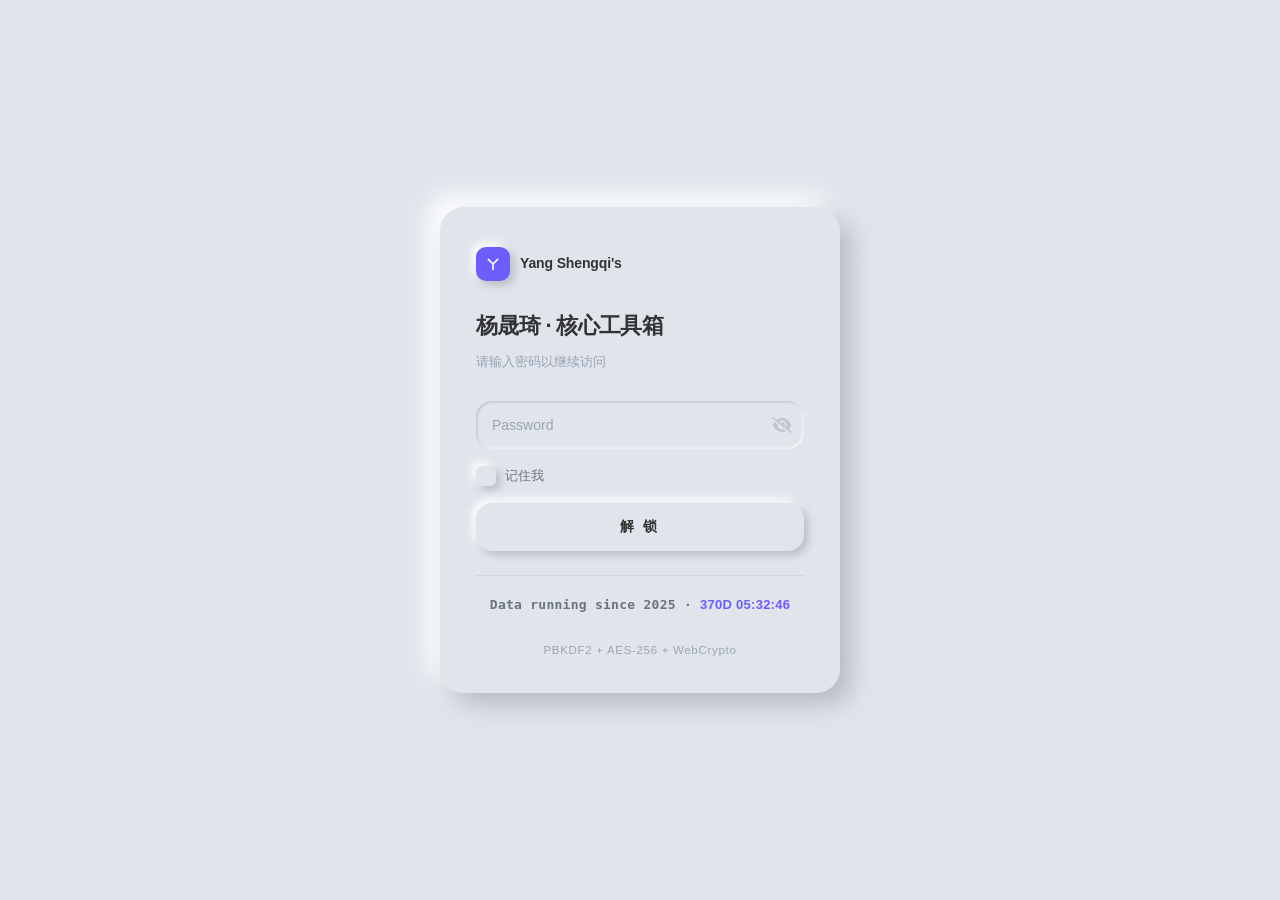
==== commit ddf2e62f: "Add files via upload" ====
--- a/index.html
+++ b/index.html
@@ -370,7 +370,7 @@
                 <span class="name">Yang Shengqi's</span>
             </div>
 
-            <h1 class="title">Economic Data Diagnostics</h1>
+            <h1 class="title">杨晟琦 · 核心工具箱</h1>
             <p class="sub">请输入密码以继续访问</p>
 
             <form id="staticrypt-form" action="#" method="post" class="form">
